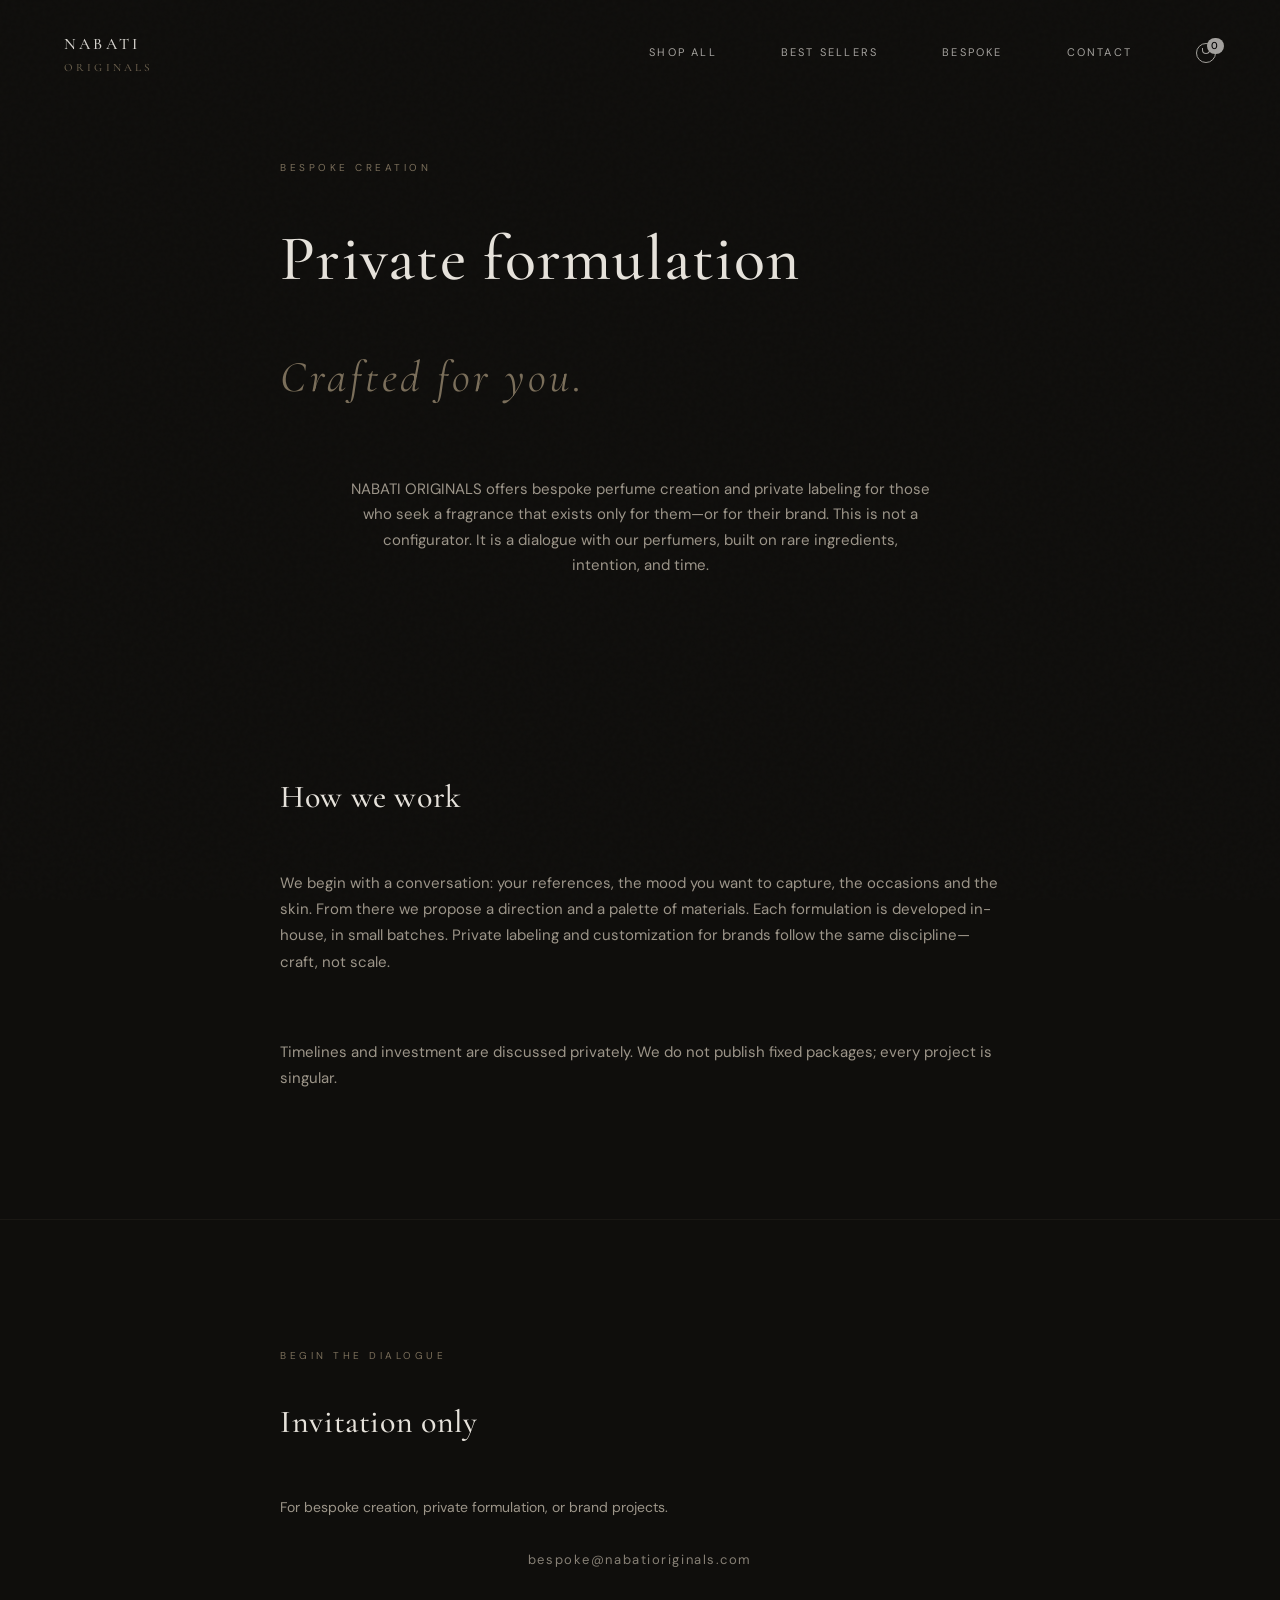
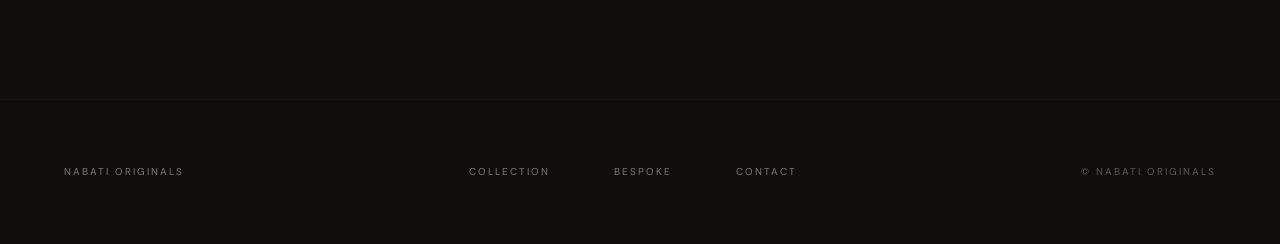
==== bespoke.html @ a9d17d1d "Design system: strict tokens, DESIGN-SYSTEM.md, Bespoke page and nav, typography and motion vars Mad" ====
<!DOCTYPE html>
<html lang="en">
<head>
  <meta charset="UTF-8" />
  <meta name="viewport" content="width=device-width, initial-scale=1.0" />
  <title>Bespoke — NABATI ORIGINALS</title>
  <meta name="description" content="Private formulation and bespoke perfume creation. Crafted for you." />
  <link rel="preconnect" href="https://fonts.googleapis.com" />
  <link rel="preconnect" href="https://fonts.gstatic.com" crossorigin />
  <link href="https://fonts.googleapis.com/css2?family=Cormorant+Garamond:ital,wght@0,300;0,400;0,500;0,600;1,400;1,500&family=DM+Sans:wght@300;400;500&display=swap" rel="stylesheet" />
  <link rel="stylesheet" href="styles.css" />
</head>
<body class="page-bespoke">
  <div class="texture" aria-hidden="true"></div>

  <header class="masthead">
    <a href="index.html" class="masthead-logo" aria-label="NABATI ORIGINALS">
      <span class="masthead-logo-text on">
        <span class="masthead-word">NABATI</span>
        <span class="masthead-word masthead-word-sub">ORIGINALS</span>
      </span>
    </a>
    <nav class="masthead-nav" aria-label="Primary">
      <a href="collection.html">Shop All</a>
      <a href="collection.html#featured">Best Sellers</a>
      <a href="bespoke.html" class="masthead-nav-current">Bespoke</a>
      <a href="index.html#contact">Contact</a>
      <a href="cart.html" class="masthead-cart" aria-label="Cart">
        <span class="masthead-cart-icon" aria-hidden="true"></span>
        <span class="masthead-cart-count" id="masthead-cart-count">0</span>
      </a>
    </nav>
  </header>

  <main>
    <section class="block block-bespoke-hero">
      <div class="block-inner block-inner--narrow">
        <span class="section-label" data-reveal>Bespoke Creation</span>
        <h1 class="bespoke-title" data-reveal>Private formulation</h1>
        <p class="bespoke-subtitle" data-reveal>Crafted for you.</p>
        <p class="block-quote-body bespoke-intro" data-reveal>NABATI ORIGINALS offers bespoke perfume creation and private labeling for those who seek a fragrance that exists only for them—or for their brand. This is not a configurator. It is a dialogue with our perfumers, built on rare ingredients, intention, and time.</p>
      </div>
    </section>

    <section class="block block-bespoke-content">
      <div class="block-inner block-inner--narrow">
        <h2 class="section-title section-title--small" data-reveal>How we work</h2>
        <p class="editorial-body" data-reveal>We begin with a conversation: your references, the mood you want to capture, the occasions and the skin. From there we propose a direction and a palette of materials. Each formulation is developed in-house, in small batches. Private labeling and customization for brands follow the same discipline—craft, not scale.</p>
        <p class="editorial-body" data-reveal>Timelines and investment are discussed privately. We do not publish fixed packages; every project is singular.</p>
      </div>
    </section>

    <section class="block block-contact" id="contact">
      <div class="block-inner block-inner--narrow">
        <span class="section-label" data-reveal>Begin the dialogue</span>
        <h2 class="section-title section-title--small" data-reveal>Invitation only</h2>
        <p class="contact-intro" data-reveal>For bespoke creation, private formulation, or brand projects.</p>
        <a href="mailto:bespoke@nabatioriginals.com" class="contact-email" data-reveal>bespoke@nabatioriginals.com</a>
      </div>
    </section>
  </main>

  <footer class="foot">
    <div class="foot-inner">
      <span class="foot-logo">NABATI ORIGINALS</span>
      <nav class="foot-nav" aria-label="Footer">
        <a href="collection.html">Collection</a>
        <a href="bespoke.html">Bespoke</a>
        <a href="index.html#contact">Contact</a>
      </nav>
      <span class="foot-copy">&copy; NABATI ORIGINALS</span>
    </div>
  </footer>

  <script src="cart-store.js"></script>
  <script src="script.js"></script>
</body>
</html>
---- styles.css ----
/* ============================================
   NABATI ORIGINALS — Design System
   Strict. Consistent. No deviations.
   See DESIGN-SYSTEM.md for full reference.
   ============================================ */

:root {
  /* ---- COLOR (strict: no bright, no pure white, soft contrast) ---- */
  /* Primary: deep sand brown / desert umber */
  --color-sand: #2a241a;
  --color-sand-mid: #3d3528;
  /* Primary: smoked black */
  --color-smoke: #1a1816;
  --color-black: #0f0e0c;
  /* Secondary: warm camel, muted amber */
  --color-camel: #6b5d4d;
  --color-amber: #7a6e5a;
  /* Accent: soft brushed gold (use sparingly) */
  --color-gold: #9a8b6e;
  /* Accent: off-white / ivory for contrast only */
  --color-ivory: #e6e2db;
  --color-ivory-muted: #9c9589;

  /* Aliases (use these in components) */
  --sand: var(--color-sand);
  --sand-mid: var(--color-sand-mid);
  --smoke: var(--color-smoke);
  --black: var(--color-black);
  --camel: var(--color-camel);
  --gold: var(--color-gold);
  --gold-muted: var(--color-amber);
  --paper: var(--color-ivory);
  --paper-muted: var(--color-ivory-muted);

  /* Borders & overlays (soft, never sharp) */
  --border-subtle: 1px solid rgba(154, 139, 110, 0.08);
  --border-soft: 1px solid rgba(154, 139, 110, 0.12);
  --border-medium: 1px solid rgba(154, 139, 110, 0.25);
  --overlay-soft: rgba(58, 50, 38, 0.4);
  --overlay-hero: rgba(45, 40, 32, 0.5);
  --shadow-soft: 0 4px 24px rgba(0, 0, 0, 0.2);
  --shadow-candle: 0 8px 32px rgba(0, 0, 0, 0.25);
  --shadow-hover: 0 12px 40px rgba(0, 0, 0, 0.3);

  /* ---- TYPOGRAPHY (H1 > H2 > H3 > body, editorial leads) ---- */
  --font-editorial: "Cormorant Garamond", Georgia, serif;
  --font-body: "DM Sans", system-ui, sans-serif;
  --type-h1: clamp(2.25rem, 5vw, 4rem);
  --type-h2: clamp(1.75rem, 3.5vw, 2.75rem);
  --type-h3: clamp(1.25rem, 2vw, 1.5rem);
  --type-body: 15px;
  --type-small: 13px;
  --type-tiny: 11px;
  --type-label: 10px;
  --leading-tight: 1.05;
  --leading-body: 1.6;
  --leading-relaxed: 1.75;
  --tracking-tight: 0.02em;
  --tracking-mid: 0.08em;
  --tracking-wide: 0.2em;
  --tracking-label: 0.35em;

  /* ---- MOTION (subtle, slow, purposeful) ---- */
  --ease: cubic-bezier(0.4, 0, 0.2, 1);
  --ease-slow: cubic-bezier(0.25, 0.1, 0.25, 1);
  --duration-fast: 0.35s;
  --duration-mid: 0.5s;
  --duration-slow: 0.9s;

  /* ---- SPACING (generous but controlled, editorial rhythm) ---- */
  --rhy: 8px;
  --space-1: calc(var(--rhy) * 2);
  --space-2: calc(var(--rhy) * 4);
  --space-3: calc(var(--rhy) * 6);
  --space-4: calc(var(--rhy) * 8);
  --space-5: calc(var(--rhy) * 12);
  --space-6: calc(var(--rhy) * 16);
  --space-7: calc(var(--rhy) * 20);
  --space-8: calc(var(--rhy) * 24);
  --max-w: 1440px;
  --max-w-narrow: 720px;

  /* Imagery: single bottle asset, varied crops */
  --bottle: url("https://images.unsplash.com/photo-1594035910387-fea47794261f?w=1200&q=80");
}

*,
*::before,
*::after {
  box-sizing: border-box;
  margin: 0;
  padding: 0;
}

html {
  scroll-behavior: smooth;
}

body {
  font-family: var(--font-body);
  font-weight: 400;
  font-size: var(--type-body);
  line-height: var(--leading-body);
  color: var(--paper-muted);
  background: var(--black);
  overflow-x: hidden;
}

.texture {
  position: fixed;
  inset: 0;
  pointer-events: none;
  z-index: 9999;
  opacity: 0.018;
  background-image: url("data:image/svg+xml,%3Csvg viewBox='0 0 256 256' xmlns='http://www.w3.org/2000/svg'%3E%3Cfilter id='n'%3E%3CfeTurbulence type='fractalNoise' baseFrequency='0.8' numOctaves='4' stitchTiles='stitch'/%3E%3C/filter%3E%3Crect width='100%25' height='100%25' filter='url(%23n)'/%3E%3C/svg%3E");
}

img {
  max-width: 100%;
  height: auto;
  display: block;
}

a {
  color: inherit;
  text-decoration: none;
}

/* ---- Masthead ---- */
.masthead {
  position: fixed;
  top: 0;
  left: 0;
  right: 0;
  z-index: 100;
  display: flex;
  align-items: center;
  justify-content: space-between;
  padding: var(--space-2) var(--space-4);
  mix-blend-mode: difference;
  pointer-events: none;
}

.masthead > * {
  pointer-events: auto;
}

.masthead-logo {
  display: flex;
  align-items: center;
  color: var(--paper);
}

.masthead-logo-img {
  height: 36px;
  width: auto;
}

.masthead-logo-text {
  display: none;
  flex-direction: column;
  letter-spacing: 0.2em;
  font-family: var(--font-editorial);
  font-weight: 500;
  font-size: 1rem;
}

.masthead-logo-text.on,
.masthead-logo:has(.masthead-logo-img[style*="display: none"]) .masthead-logo-text {
  display: flex;
}

.masthead-word-sub {
  font-size: 0.7rem;
  letter-spacing: 0.28em;
  color: var(--gold-muted);
  margin-top: 1px;
}

.masthead-nav {
  display: flex;
  gap: var(--space-4);
}

.masthead-nav a {
  font-size: var(--type-tiny);
  letter-spacing: var(--tracking-wide);
  text-transform: uppercase;
  color: var(--paper);
  opacity: 0.75;
  transition: opacity var(--duration-fast) var(--ease);
}

.masthead-nav a:hover {
  opacity: 1;
}

.masthead-nav-current {
  opacity: 1;
}

.masthead-cart {
  position: relative;
  display: flex;
  align-items: center;
  justify-content: center;
}

.masthead-cart-icon {
  width: 20px;
  height: 20px;
  border: 1px solid currentColor;
  border-radius: 50%;
  display: inline-block;
  position: relative;
  top: -1px;
}

.masthead-cart-icon::after {
  content: '';
  position: absolute;
  top: 4px;
  left: 50%;
  transform: translateX(-50%);
  width: 8px;
  height: 6px;
  border: 1px solid currentColor;
  border-top: none;
  border-radius: 0 0 4px 4px;
}

.masthead-cart-count {
  position: absolute;
  top: -6px;
  right: -8px;
  min-width: 16px;
  height: 16px;
  padding: 0 4px;
  font-size: 10px;
  font-weight: 500;
  line-height: 16px;
  text-align: center;
  background: var(--paper);
  color: var(--black);
  border-radius: 8px;
}

.masthead-cart-count:empty,
.masthead-cart[href="cart.html"] .masthead-cart-count {
  display: block;
}

/* ---- Blocks (editorial rhythm) ---- */
.block {
  padding: var(--space-6) var(--space-4);
}

.block-inner {
  max-width: var(--max-w);
  margin: 0 auto;
}

.block-inner--narrow {
  max-width: var(--max-w-narrow);
}

.block-inner--asymmetric {
  display: grid;
  grid-template-columns: 1.2fr 1fr;
  gap: var(--space-8);
  align-items: center;
}

.block-inner--reverse {
  direction: rtl;
}

.block-inner--reverse > * {
  direction: ltr;
}

/* ---- Opening ---- */
.open {
  position: relative;
  min-height: 100vh;
  display: flex;
  align-items: center;
  justify-content: center;
  padding: var(--space-4);
}

.open-bg {
  position: absolute;
  inset: 0;
  background: var(--black);
  background-image: radial-gradient(ellipse 70% 50% at 50% 80%, var(--overlay-soft) 0%, transparent 55%);
}

.hero-with-image .open-bg-image {
  background-image: url("https://images.unsplash.com/photo-1594035910387-fea47794261f?w=1600&q=85");
  background-size: cover;
  background-position: 50% 40%;
  opacity: 0.35;
}

.open-cta--primary {
  padding: 14px 32px;
  border: 1px solid rgba(230, 226, 219, 0.4);
  color: var(--paper);
}

.open-cta--primary:hover {
  background: rgba(230, 226, 219, 0.08);
  border-color: var(--gold-muted);
  color: var(--paper);
}

.open-content {
  position: relative;
  z-index: 1;
  text-align: center;
}

.open-line {
  font-family: var(--font-editorial);
  font-size: clamp(0.9rem, 1.5vw, 1rem);
  font-style: italic;
  color: var(--paper-muted);
  letter-spacing: 0.08em;
  margin-bottom: var(--space-5);
  opacity: 0;
  transform: translateY(12px);
  transition: opacity 1.2s var(--ease-slow), transform 1.2s var(--ease-slow);
}

.open-line.revealed {
  opacity: 0.9;
  transform: translateY(0);
}

.open-title {
  opacity: 0;
  transform: translateY(20px) scale(0.98);
  transition: opacity 1.4s var(--ease-slow) 0.3s, transform 1.4s var(--ease-slow) 0.3s;
}

.open-title.revealed {
  opacity: 1;
  transform: translateY(0) scale(1);
}

.open-title-main {
  display: block;
  font-family: var(--font-editorial);
  font-weight: 500;
  font-size: clamp(2.5rem, 6vw, 4.5rem);
  letter-spacing: 0.12em;
  color: var(--paper);
  line-height: 1.05;
}

.open-title-sub {
  display: block;
  font-size: 0.35em;
  letter-spacing: 0.4em;
  color: var(--gold-muted);
  margin-top: 0.15em;
}

.open-tagline {
  font-size: 14px;
  letter-spacing: 0.12em;
  color: var(--paper-muted);
  margin-top: var(--space-3);
  margin-bottom: 0;
  opacity: 0;
  transform: translateY(10px);
  transition: opacity 0.8s var(--ease-slow) 0.2s, transform 0.8s var(--ease-slow) 0.2s;
}

.open-tagline.revealed {
  opacity: 0.9;
  transform: translateY(0);
}

.open-cta {
  display: inline-block;
  margin-top: var(--space-4);
  font-size: 11px;
  letter-spacing: 0.22em;
  text-transform: uppercase;
  color: var(--paper-muted);
  opacity: 0;
  transform: translateY(12px);
  transition: opacity 0.8s var(--ease-slow) 0.4s, transform 0.8s var(--ease-slow) 0.4s, color 0.35s var(--ease);
}

.open-cta.revealed {
  opacity: 1;
  transform: translateY(0);
}

.open-cta:hover {
  color: var(--gold-muted);
}

/* ---- Section pattern: label → title → content ---- */
.section-label {
  display: block;
  font-size: var(--type-label);
  letter-spacing: var(--tracking-label);
  text-transform: uppercase;
  color: var(--gold-muted);
  margin-bottom: var(--space-2);
  opacity: 0;
  transform: translateY(12px);
  transition: opacity var(--duration-slow) var(--ease-slow), transform var(--duration-slow) var(--ease-slow);
}

.section-label.revealed {
  opacity: 1;
  transform: translateY(0);
}

.section-title {
  font-family: var(--font-editorial);
  font-size: clamp(2rem, 4vw, 3rem);
  font-weight: 500;
  color: var(--paper);
  letter-spacing: 0.02em;
  margin-bottom: var(--space-3);
  opacity: 0;
  transform: translateY(16px);
  transition: opacity 0.8s var(--ease-slow), transform 0.8s var(--ease-slow);
}

.section-title.revealed {
  opacity: 1;
  transform: translateY(0);
}

.section-title--small {
  font-size: clamp(1.5rem, 2.5vw, 2rem);
}

.section-intro {
  font-size: 15px;
  line-height: 1.7;
  color: var(--paper-muted);
  max-width: 560px;
  opacity: 0;
  transform: translateY(12px);
  transition: opacity 0.8s var(--ease-slow) 0.1s, transform 0.8s var(--ease-slow) 0.1s;
}

.section-intro.revealed {
  opacity: 1;
  transform: translateY(0);
}

/* ---- Philosophy ---- */
.block-philosophy {
  padding-top: var(--space-6);
  padding-bottom: var(--space-6);
}

.block-quote {
  font-family: var(--font-editorial);
  font-size: clamp(1.5rem, 3vw, 2.25rem);
  font-weight: 400;
  line-height: 1.45;
  color: var(--paper);
  text-align: center;
  margin-bottom: var(--space-3);
  opacity: 0;
  transform: translateY(24px);
  transition: opacity 1s var(--ease-slow), transform 1s var(--ease-slow);
}

.block-quote.revealed {
  opacity: 1;
  transform: translateY(0);
}

.block-quote-body {
  text-align: center;
  font-size: 15px;
  line-height: 1.7;
  color: var(--paper-muted);
  max-width: 580px;
  margin-left: auto;
  margin-right: auto;
  opacity: 0;
  transform: translateY(16px);
  transition: opacity 0.9s var(--ease-slow) 0.15s, transform 0.9s var(--ease-slow) 0.15s;
}

.block-quote-body.revealed {
  opacity: 1;
  transform: translateY(0);
}

/* ---- Editorial ---- */
.block-editorial {
  padding-top: var(--space-6);
  padding-bottom: var(--space-6);
}

.editorial-visual {
  position: relative;
  overflow: hidden;
  opacity: 0;
  transform: translateY(20px);
  transition: opacity 1s var(--ease-slow), transform 1s var(--ease-slow);
}

.editorial-visual.revealed {
  opacity: 1;
  transform: translateY(0);
}

/* Editorial: negative space first. Optional reference (symbolic, not content) — does not define section */
.editorial-visual--space {
  min-height: 0;
  display: flex;
  align-items: flex-end;
  justify-content: flex-end;
}

.editorial-reference {
  width: 38%;
  max-width: 280px;
  aspect-ratio: 3/4;
  background: var(--sand) var(--bottle) no-repeat;
  background-size: cover;
  background-position: 50% 35%;
}

.editorial-visual--void .editorial-void {
  aspect-ratio: 3/4;
  background: var(--sand);
}

.editorial-copy {
  opacity: 0;
  transform: translateY(20px);
  transition: opacity 1s var(--ease-slow), transform 1s var(--ease-slow);
}

.editorial-copy.revealed {
  opacity: 1;
  transform: translateY(0);
}

.editorial-heading {
  font-family: var(--font-editorial);
  font-size: clamp(1.75rem, 3vw, 2.5rem);
  font-weight: 500;
  color: var(--paper);
  letter-spacing: 0.02em;
  margin-bottom: var(--space-3);
  opacity: 0;
  transform: translateY(16px);
  transition: opacity 0.8s var(--ease-slow), transform 0.8s var(--ease-slow);
}

.editorial-heading.revealed {
  opacity: 1;
  transform: translateY(0);
}

.editorial-body {
  font-size: 15px;
  line-height: 1.75;
  color: var(--paper-muted);
  margin-bottom: var(--space-4);
}

.editorial-link {
  font-size: 11px;
  letter-spacing: 0.2em;
  text-transform: uppercase;
  color: var(--gold-muted);
  transition: color 0.35s var(--ease);
}

.editorial-link:hover {
  color: var(--gold);
}

/* ---- Featured Products (homepage) ---- */
.block-featured {
  padding-top: var(--space-6);
  padding-bottom: var(--space-6);
}

.block-featured .block-inner {
  margin-bottom: var(--space-5);
}

.featured-grid {
  display: grid;
  grid-template-columns: repeat(3, 1fr);
  gap: var(--space-6);
  max-width: var(--max-w);
  margin: 0 auto;
  padding: 0 var(--space-4);
}

.featured-card {
  position: relative;
}

.featured-card-link {
  display: block;
  color: inherit;
  transition: color 0.35s var(--ease);
}

.featured-card-link:hover {
  color: var(--paper);
}

.featured-card-link:hover .featured-card-cta {
  color: var(--gold);
}

.featured-card-img {
  aspect-ratio: 3/4;
  background: var(--sand-mid) var(--bottle) no-repeat;
  background-size: cover;
  margin-bottom: var(--space-3);
  box-shadow: var(--shadow-candle);
  transition: transform 0.5s var(--ease-slow), box-shadow 0.5s var(--ease-slow);
}

.featured-card-link:hover .featured-card-img {
  transform: translateY(-4px);
  box-shadow: var(--shadow-hover);
}

.featured-card-img--1 { background-position: 25% 45%; }
.featured-card-img--2 { background-position: 55% 50%; }
.featured-card-img--3 { background-position: 75% 48%; }

.featured-card-name {
  font-family: var(--font-editorial);
  font-size: 1.35rem;
  font-weight: 500;
  color: var(--paper);
  letter-spacing: 0.04em;
  margin-bottom: 2px;
}

.featured-card-mood {
  font-size: 12px;
  letter-spacing: 0.08em;
  color: var(--paper-muted);
  margin-bottom: var(--space-1);
}

.featured-card-price {
  font-family: var(--font-editorial);
  font-size: 1rem;
  font-weight: 500;
  color: var(--paper);
  margin-bottom: var(--space-2);
}

.featured-card-cta {
  font-size: 11px;
  letter-spacing: 0.18em;
  text-transform: uppercase;
  color: var(--gold-muted);
  transition: color 0.35s var(--ease);
}

.featured-add-btn {
  width: 100%;
  margin-top: var(--space-2);
  padding: 10px 0;
  font-size: 11px;
  letter-spacing: 0.2em;
  text-transform: uppercase;
  color: var(--paper);
  background: transparent;
  border: 1px solid rgba(154, 139, 110, 0.4);
  cursor: pointer;
  transition: border-color 0.35s var(--ease), color 0.35s var(--ease);
  font-family: var(--font-body);
}

.featured-add-btn:hover {
  border-color: var(--gold-muted);
  color: var(--gold-muted);
}

/* ---- Collection preview (homepage) ---- */
.block-collection-preview {
  padding-top: var(--space-6);
  padding-bottom: var(--space-6);
}

.block-collection-preview .block-inner {
  margin-bottom: var(--space-5);
}

.block-collection-cta {
  padding-top: var(--space-5);
  padding-bottom: 0;
  text-align: center;
}

.cta-secondary {
  font-size: 11px;
  letter-spacing: 0.22em;
  text-transform: uppercase;
  color: var(--gold-muted);
  transition: color 0.35s var(--ease);
}

.cta-secondary:hover {
  color: var(--gold);
}

/* ---- Horizontal scroll (product cards with imagery) ---- */
.block-horizontal,
.block-collection-preview .horizontal-track {
  overflow: hidden;
}

.block-collection-preview .horizontal-track {
  display: flex;
  align-items: flex-end;
  gap: var(--space-6);
  padding-left: var(--space-4);
  padding-right: var(--space-4);
  overflow-x: auto;
  overflow-y: hidden;
  scroll-snap-type: x proximity;
  scrollbar-width: none;
  -ms-overflow-style: none;
}

.block-collection-preview .horizontal-track::-webkit-scrollbar {
  display: none;
}

.horizontal-img-wrap {
  margin-bottom: var(--space-3);
  position: relative;
}

.horizontal-img {
  aspect-ratio: 3/4;
  background: var(--sand-mid) var(--bottle) no-repeat;
  background-size: cover;
  box-shadow: var(--shadow-candle);
  transition: transform 0.5s var(--ease-slow), box-shadow 0.5s var(--ease-slow);
}

.horizontal-img--1 {
  background-position: 20% 50%;
}

.horizontal-img--2 {
  background-position: 50% 50%;
}

.horizontal-img--3 {
  background-position: 80% 50%;
}

.horizontal-link:hover .horizontal-img {
  transform: translateY(-4px);
  box-shadow: 0 12px 40px rgba(0, 0, 0, 0.3);
}

.horizontal-cta {
  display: inline-block;
  margin-top: var(--space-2);
  font-size: 11px;
  letter-spacing: 0.18em;
  text-transform: uppercase;
  color: var(--gold-muted);
  transition: color 0.35s var(--ease);
}

.horizontal-link:hover .horizontal-cta {
  color: var(--gold);
}

/* ---- Horizontal scroll (track) ---- */
.block-horizontal {
  padding: var(--space-6) 0;
}

.horizontal-track {
  display: flex;
  align-items: flex-end;
  gap: var(--space-6);
  padding-left: var(--space-4);
  padding-right: var(--space-4);
  overflow-x: auto;
  overflow-y: hidden;
  scroll-snap-type: x proximity;
  scrollbar-width: none;
  -ms-overflow-style: none;
}

.horizontal-track::-webkit-scrollbar {
  display: none;
}

.horizontal-pad {
  flex: 0 0 1px;
  scroll-snap-align: none;
}

.horizontal-pad--end {
  min-width: 40vw;
}

.horizontal-item {
  flex: 0 0 auto;
  scroll-snap-align: start;
  width: 280px;
}

.horizontal-item--feature {
  width: 380px;
}

/* Horizontal: no imagery — type and negative space only */
.horizontal-link {
  display: block;
  color: inherit;
  transition: color 0.35s var(--ease);
  padding: var(--space-3) 0;
  min-width: 200px;
}

.horizontal-link:hover {
  color: var(--paper);
}

.horizontal-link:hover .horizontal-mood {
  opacity: 1;
}

.horizontal-name {
  display: block;
  font-family: var(--font-editorial);
  font-size: 1.35rem;
  font-weight: 500;
  color: var(--paper);
  letter-spacing: 0.04em;
  margin-bottom: 2px;
}

.horizontal-mood {
  font-size: 12px;
  letter-spacing: 0.08em;
  color: var(--paper-muted);
  opacity: 0.7;
  transition: opacity 0.35s var(--ease);
}

.horizontal-price {
  display: block;
  font-family: var(--font-editorial);
  font-size: 15px;
  font-weight: 500;
  color: var(--paper);
  letter-spacing: 0.04em;
  margin-top: var(--space-1);
}

/* ---- Contact ---- */
.block-contact {
  padding: var(--space-6) var(--space-4);
  border-top: 1px solid rgba(154, 139, 110, 0.08);
}

.contact-email {
  display: block;
  text-align: center;
  font-size: 13px;
  letter-spacing: 0.12em;
  color: var(--paper-muted);
  opacity: 0;
  transition: opacity 0.8s var(--ease-slow), color 0.35s var(--ease);
}

.contact-email.revealed {
  opacity: 0.85;
}

.contact-email:hover {
  color: var(--gold-muted);
}

.contact-intro {
  font-size: 14px;
  color: var(--paper-muted);
  margin-bottom: var(--space-2);
  opacity: 0;
  transition: opacity 0.7s var(--ease-slow);
}

.contact-intro.revealed {
  opacity: 1;
}

/* ---- Bespoke (exclusive, consultative, premium) ---- */
.block-bespoke {
  padding-top: var(--space-6);
  padding-bottom: var(--space-6);
  border-top: var(--border-subtle);
}

.block-bespoke-hero {
  padding-top: var(--space-7);
  padding-bottom: var(--space-6);
}

.bespoke-title {
  font-family: var(--font-editorial);
  font-size: var(--type-h1);
  font-weight: 500;
  color: var(--paper);
  letter-spacing: var(--tracking-tight);
  margin-bottom: var(--space-2);
  opacity: 0;
  transform: translateY(16px);
  transition: opacity 0.8s var(--ease-slow), transform 0.8s var(--ease-slow);
}

.bespoke-title.revealed {
  opacity: 1;
  transform: translateY(0);
}

.bespoke-subtitle {
  font-family: var(--font-editorial);
  font-size: var(--type-h2);
  font-weight: 400;
  font-style: italic;
  color: var(--gold-muted);
  letter-spacing: var(--tracking-mid);
  margin-bottom: var(--space-4);
  opacity: 0;
  transform: translateY(12px);
  transition: opacity 0.8s var(--ease-slow) 0.1s, transform 0.8s var(--ease-slow) 0.1s;
}

.bespoke-subtitle.revealed {
  opacity: 1;
  transform: translateY(0);
}

.bespoke-intro {
  margin-bottom: var(--space-4);
}

.block-bespoke-content {
  padding-top: 0;
  padding-bottom: var(--space-6);
}

.block-bespoke-content .editorial-body {
  margin-bottom: var(--space-4);
}

.block-bespoke-content .editorial-body:last-child {
  margin-bottom: 0;
}

/* ---- Footer ---- */
.foot {
  padding: var(--space-4) var(--space-4);
  border-top: 1px solid rgba(154, 139, 110, 0.08);
}

.foot-inner {
  max-width: var(--max-w);
  margin: 0 auto;
  display: flex;
  justify-content: space-between;
  align-items: center;
  flex-wrap: wrap;
  gap: var(--space-2);
  font-size: 10px;
  letter-spacing: 0.2em;
  text-transform: uppercase;
  color: var(--paper-muted);
  opacity: 0.8;
}

.foot-nav {
  display: flex;
  gap: var(--space-4);
}

.foot-nav a {
  color: inherit;
  transition: color 0.35s var(--ease);
}

.foot-nav a:hover {
  color: var(--gold-muted);
}

.foot-copy {
  opacity: 0.7;
}

/* ========== COLLECTION PAGE ========== */
.page-collection .block-inner--asymmetric {
  grid-template-columns: 1fr 1.1fr;
}

.collection-hero {
  padding-top: var(--space-5);
  padding-bottom: var(--space-5);
}

.collection-title {
  font-family: var(--font-editorial);
  font-size: clamp(2rem, 4vw, 3.25rem);
  font-weight: 500;
  color: var(--paper);
  letter-spacing: 0.02em;
  margin-bottom: var(--space-3);
  opacity: 0;
  transform: translateY(16px);
  transition: opacity 0.8s var(--ease-slow), transform 0.8s var(--ease-slow);
}

.collection-title.revealed {
  opacity: 1;
  transform: translateY(0);
}

.collection-intro {
  font-size: 15px;
  line-height: 1.7;
  color: var(--paper-muted);
  max-width: 560px;
  opacity: 0;
  transform: translateY(12px);
  transition: opacity 0.8s var(--ease-slow) 0.1s, transform 0.8s var(--ease-slow) 0.1s;
}

.collection-intro.revealed {
  opacity: 1;
  transform: translateY(0);
}

.collection-layout {
  max-width: var(--max-w);
  margin: 0 auto;
  padding: 0 var(--space-4) var(--space-8);
}

.collection-item {
  display: grid;
  grid-template-columns: 1.25fr 1fr;
  gap: var(--space-6);
  align-items: center;
  min-height: 60vh;
  padding: var(--space-5) 0;
  border-bottom: 1px solid rgba(154, 139, 110, 0.1);
}

.collection-item:nth-child(even) {
  direction: rtl;
}

.collection-item:nth-child(even) > * {
  direction: ltr;
}

.collection-item:last-child {
  border-bottom: 0;
}

.collection-item-visual {
  position: relative;
}

.collection-item-img {
  aspect-ratio: 3/4;
  max-width: 440px;
  background: var(--sand-mid) var(--bottle) no-repeat;
  background-size: cover;
  box-shadow: var(--shadow-candle);
}

.collection-item-img--1 {
  background-position: 25% 45%;
}

.collection-item-img--2 {
  background-position: 55% 50%;
}

.collection-item-img--3 {
  background-position: 75% 48%;
}

.collection-item--large .collection-item-img {
  max-width: 500px;
}

.collection-item-copy {
  padding: var(--space-4) 0;
}

.collection-item-cta {
  display: inline-block;
  margin-top: var(--space-4);
  font-size: 11px;
  letter-spacing: 0.2em;
  text-transform: uppercase;
  color: var(--gold-muted);
  transition: color 0.35s var(--ease);
}

.collection-item-cta:hover {
  color: var(--gold);
}

.collection-grid-block {
  padding-top: 0;
  padding-bottom: var(--space-6);
}

.collection-grid {
  display: grid;
  grid-template-columns: repeat(3, 1fr);
  gap: var(--space-6);
  max-width: var(--max-w);
  margin: 0 auto;
  padding: 0 var(--space-4);
}

.collection-card {
  position: relative;
}

.collection-card-link {
  display: block;
  color: inherit;
  transition: color 0.35s var(--ease);
}

.collection-card-link:hover {
  color: var(--paper);
}

.collection-card-link:hover .collection-card-cta {
  color: var(--gold);
}

.collection-card-img {
  aspect-ratio: 3/4;
  max-width: 100%;
  background: var(--sand-mid) var(--bottle) no-repeat;
  background-size: cover;
  margin-bottom: var(--space-3);
  box-shadow: var(--shadow-candle);
  transition: transform 0.5s var(--ease-slow), box-shadow 0.5s var(--ease-slow);
}

.collection-card-link:hover .collection-card-img {
  transform: translateY(-4px);
  box-shadow: var(--shadow-hover);
}

.collection-card-name {
  font-family: var(--font-editorial);
  font-size: 1.35rem;
  font-weight: 500;
  color: var(--paper);
  letter-spacing: 0.04em;
  margin-bottom: 2px;
}

.collection-card-meta {
  font-size: 12px;
  color: var(--paper-muted);
  margin-bottom: var(--space-1);
}

.collection-card-price {
  font-family: var(--font-editorial);
  font-size: 1rem;
  font-weight: 500;
  color: var(--paper);
  margin-bottom: var(--space-2);
}

.collection-card-cta {
  font-size: 11px;
  letter-spacing: 0.18em;
  text-transform: uppercase;
  color: var(--gold-muted);
  transition: color 0.35s var(--ease);
}

.collection-card-add {
  width: 100%;
  margin-top: var(--space-2);
  padding: 10px 0;
  font-size: 11px;
  letter-spacing: 0.2em;
  text-transform: uppercase;
  color: var(--paper);
  background: transparent;
  border: 1px solid rgba(154, 139, 110, 0.4);
  cursor: pointer;
  transition: border-color 0.35s var(--ease), color 0.35s var(--ease);
  font-family: var(--font-body);
}

.collection-card-add:hover {
  border-color: var(--gold-muted);
  color: var(--gold-muted);
}

.collection-contact {
  padding-top: var(--space-5);
}

.collection-item-name {
  font-family: var(--font-editorial);
  font-size: clamp(2rem, 4vw, 3rem);
  font-weight: 500;
  color: var(--paper);
  letter-spacing: 0.02em;
  margin-bottom: var(--space-2);
}

.collection-item-name .collection-item-link {
  color: inherit;
  transition: color 0.35s var(--ease);
}

.collection-item-name .collection-item-link:hover {
  color: var(--gold-muted);
}

.collection-item-mood {
  font-size: 14px;
  letter-spacing: 0.06em;
  color: var(--paper-muted);
  margin-bottom: var(--space-2);
}

.collection-item-notes {
  font-size: 12px;
  letter-spacing: 0.08em;
  color: var(--paper-muted);
  opacity: 0.8;
  line-height: 1.8;
}

.collection-item-meta {
  font-size: 11px;
  letter-spacing: 0.12em;
  color: var(--paper-muted);
  opacity: 0.85;
  margin-top: var(--space-3);
  margin-bottom: 0;
}

.collection-item-price {
  font-family: var(--font-editorial);
  color: var(--paper);
  font-weight: 500;
}

/* ========== PRODUCT PAGE ========== */
.page-product {
  padding-bottom: 120px;
}

.product-hero {
  position: relative;
  min-height: 85vh;
  display: flex;
  align-items: center;
  justify-content: center;
  padding: var(--space-6) var(--space-4);
}

.product-hero-inner {
  position: relative;
  z-index: 1;
  display: flex;
  align-items: center;
  justify-content: center;
  gap: var(--space-8);
  flex-wrap: wrap;
  max-width: var(--max-w);
  margin: 0 auto;
}

.product-hero-bg {
  position: absolute;
  inset: 0;
  background: var(--black);
  background-image: radial-gradient(ellipse 60% 40% at 50% 70%, var(--overlay-hero) 0%, transparent 60%);
}

.product-gallery {
  position: relative;
  z-index: 1;
  display: flex;
  flex-direction: column;
  align-items: center;
  justify-content: center;
  width: 100%;
  max-width: 320px;
  margin: 0 auto;
}

.product-gallery-main {
  width: 100%;
  aspect-ratio: 3/4;
  max-height: 70vh;
  background: var(--bottle) no-repeat center;
  background-size: contain;
  transition: background-position 0.4s var(--ease);
}

.product-gallery-main--bottle,
.product-gallery-main--main {
  background-position: 50% 45%;
}

.product-gallery-main--detail {
  background-position: 60% 50%;
  background-size: 120% auto;
}

.product-gallery-main--close {
  background-position: 50% 35%;
  background-size: 140% auto;
}

.product-gallery-thumbs {
  display: flex;
  gap: var(--space-2);
  margin-top: var(--space-3);
}

.product-gallery-thumb {
  width: 48px;
  height: 48px;
  padding: 0;
  background: rgba(154, 139, 110, 0.15);
  border: 1px solid rgba(154, 139, 110, 0.3);
  cursor: pointer;
  transition: border-color 0.35s var(--ease), background 0.35s var(--ease);
}

.product-gallery-thumb:hover,
.product-gallery-thumb.is-active {
  border-color: var(--gold-muted);
  background: rgba(154, 139, 110, 0.25);
}

.product-back {
  position: absolute;
  top: var(--space-4);
  left: var(--space-4);
  z-index: 2;
  font-size: 11px;
  letter-spacing: 0.2em;
  text-transform: uppercase;
  color: var(--paper-muted);
  transition: color 0.35s var(--ease);
}

.product-back:hover {
  color: var(--paper);
}

.product-hero-copy {
  position: relative;
  z-index: 1;
  text-align: left;
  min-width: 220px;
}

.product-section-heading {
  font-size: 10px;
  letter-spacing: 0.35em;
  text-transform: uppercase;
  color: var(--gold-muted);
  margin-bottom: var(--space-3);
}

.product-story .product-section-heading {
  margin-top: 0;
}

.product-notes .product-section-heading {
  margin-bottom: var(--space-4);
}

.product-hero-name {
  font-family: var(--font-editorial);
  font-size: clamp(1.75rem, 3vw, 2.5rem);
  font-weight: 500;
  color: var(--paper);
  letter-spacing: 0.06em;
  margin-bottom: 4px;
}

.product-hero-mood {
  font-size: 13px;
  letter-spacing: 0.1em;
  color: var(--paper-muted);
}

.product-hero-meta {
  font-size: 11px;
  letter-spacing: 0.15em;
  color: var(--paper-muted);
  opacity: 0.8;
  margin-top: var(--space-2);
}

.product-hero-price {
  font-family: var(--font-editorial);
  font-size: 1.25rem;
  font-weight: 500;
  color: var(--paper);
  letter-spacing: 0.06em;
  margin-top: var(--space-3);
}

.product-story {
  max-width: var(--max-w-narrow);
  margin: 0 auto;
  padding: var(--space-8) var(--space-4);
}

.product-story-body {
  font-family: var(--font-editorial);
  font-size: clamp(1.15rem, 2vw, 1.35rem);
  line-height: 1.7;
  color: var(--paper);
}

.product-story-body p {
  margin-bottom: var(--space-3);
}

.product-story-body p:last-child {
  margin-bottom: 0;
}

.product-notes {
  padding: var(--space-8) var(--space-4);
  border-top: 1px solid rgba(154, 139, 110, 0.1);
}

.product-notes-inner {
  max-width: var(--max-w-narrow);
  margin: 0 auto;
}

.product-notes-list {
  list-style: none;
  display: flex;
  flex-wrap: wrap;
  gap: var(--space-2) var(--space-5);
  margin-top: var(--space-2);
}

.product-notes-list li {
  font-size: 14px;
  letter-spacing: 0.08em;
  color: var(--paper-muted);
}

/* PDP in-content purchase: clear, calm, confident */
.product-purchase {
  padding: var(--space-8) var(--space-4);
  border-top: 1px solid rgba(154, 139, 110, 0.1);
}

.product-purchase-inner {
  max-width: var(--max-w-narrow);
  margin: 0 auto;
}

.product-purchase-meta {
  font-size: 14px;
  letter-spacing: 0.06em;
  color: var(--paper-muted);
  margin-bottom: var(--space-4);
}

.product-purchase-meta span {
  font-family: var(--font-editorial);
  color: var(--paper);
  font-weight: 500;
}

.product-cta-btn--block {
  display: inline-block;
  text-align: center;
  padding: 14px 40px;
  font-size: 11px;
  letter-spacing: 0.22em;
  text-transform: uppercase;
  color: var(--black);
  background: var(--paper);
  border: none;
  cursor: pointer;
  transition: background 0.35s var(--ease), color 0.35s var(--ease);
  text-decoration: none;
  font-family: var(--font-body);
}

.product-cta-btn--block:hover {
  background: var(--gold-muted);
  color: var(--paper);
}

/* Product sticky CTA — revealed on scroll, same tone */
.product-cta-bar {
  position: fixed;
  bottom: 0;
  left: 0;
  right: 0;
  z-index: 50;
  padding: var(--space-3) var(--space-4);
  background: rgba(15, 14, 12, 0.96);
  border-top: var(--border-soft);
  display: flex;
  align-items: center;
  justify-content: space-between;
  gap: var(--space-4);
  opacity: 0;
  visibility: hidden;
  transform: translateY(100%);
  transition: opacity var(--duration-mid) var(--ease-slow), transform var(--duration-mid) var(--ease-slow), visibility var(--duration-mid);
}

.product-cta-bar.visible {
  opacity: 1;
  visibility: visible;
  transform: translateY(0);
}

.product-cta-price {
  font-size: 14px;
  letter-spacing: 0.06em;
  color: var(--paper-muted);
}

.product-cta-price span {
  color: var(--paper);
  font-family: var(--font-editorial);
}

.product-cta-btn {
  display: inline-block;
  padding: 14px 32px;
  font-size: 11px;
  letter-spacing: 0.22em;
  text-transform: uppercase;
  color: var(--black);
  background: var(--paper);
  border: none;
  cursor: pointer;
  transition: background 0.35s var(--ease), color 0.35s var(--ease);
  text-decoration: none;
  font-family: var(--font-body);
}

.product-cta-btn:hover {
  background: var(--gold-muted);
  color: var(--paper);
}

.product-trust {
  padding: var(--space-6) var(--space-4);
  border-top: 1px solid rgba(154, 139, 110, 0.1);
}

.product-trust-inner {
  max-width: var(--max-w-narrow);
  margin: 0 auto;
  display: flex;
  flex-wrap: wrap;
  gap: var(--space-4) var(--space-6);
  justify-content: center;
}

.product-trust-item {
  font-size: 13px;
  letter-spacing: 0.06em;
  color: var(--paper-muted);
  display: flex;
  align-items: center;
  gap: var(--space-2);
}

.product-trust-icon {
  color: var(--gold-muted);
  font-size: 8px;
}

/* ========== CHECKOUT PAGE ========== */
.page-checkout {
  min-height: 100vh;
  display: flex;
  flex-direction: column;
  padding: var(--space-6) var(--space-4);
}

.checkout-header {
  max-width: 520px;
  margin: 0 auto;
  width: 100%;
  margin-bottom: var(--space-6);
}

.checkout-logo {
  font-family: var(--font-editorial);
  font-size: 1rem;
  letter-spacing: 0.2em;
  color: var(--paper);
}

.checkout-back {
  display: inline-block;
  font-size: 11px;
  letter-spacing: 0.18em;
  text-transform: uppercase;
  color: var(--paper-muted);
  margin-top: var(--space-2);
  transition: color 0.35s var(--ease);
}

.checkout-back:hover {
  color: var(--gold-muted);
}

.checkout-title {
  font-family: var(--font-editorial);
  font-size: 1.5rem;
  font-weight: 500;
  color: var(--paper);
  letter-spacing: 0.02em;
  margin-top: var(--space-4);
  margin-bottom: var(--space-2);
}

.checkout-order-summary {
  max-width: 520px;
  margin: 0 auto var(--space-6);
  width: 100%;
  padding: var(--space-4) 0;
  border-bottom: 1px solid rgba(154, 139, 110, 0.12);
}

.checkout-order-inner {
  padding: 0;
}

.checkout-summary-heading {
  font-size: 10px;
  letter-spacing: 0.3em;
  text-transform: uppercase;
  color: var(--gold-muted);
  margin-bottom: var(--space-3);
}

.checkout-summary-line {
  display: flex;
  justify-content: space-between;
  align-items: baseline;
  margin-bottom: var(--space-2);
}

.checkout-summary-name {
  font-family: var(--font-editorial);
  font-size: 1.1rem;
  font-weight: 500;
  color: var(--paper);
}

.checkout-summary-meta {
  font-size: 13px;
  color: var(--paper-muted);
}

.checkout-summary-total {
  font-family: var(--font-editorial);
  font-size: 1.25rem;
  font-weight: 500;
  color: var(--paper);
  margin-top: var(--space-3);
  padding-top: var(--space-3);
  border-top: 1px solid rgba(154, 139, 110, 0.15);
}

.checkout-summary-total-label {
  font-size: 0.85rem;
  font-weight: 400;
  letter-spacing: 0.12em;
  color: var(--paper-muted);
  margin-right: var(--space-2);
}

.checkout-form-wrap {
  max-width: 520px;
  margin: 0 auto;
  width: 100%;
  flex: 1;
}

.checkout-section {
  border: none;
  margin: 0 0 var(--space-6) 0;
  padding: 0;
}

.checkout-section-legend {
  font-size: 10px;
  letter-spacing: 0.3em;
  text-transform: uppercase;
  color: var(--gold-muted);
  margin-bottom: var(--space-4);
  padding: 0;
}

.checkout-form label {
  display: block;
  font-size: 11px;
  letter-spacing: 0.15em;
  text-transform: uppercase;
  color: var(--paper-muted);
  margin-bottom: 8px;
}

.checkout-form input {
  width: 100%;
  padding: 14px 0;
  font-family: var(--font-body);
  font-size: 15px;
  color: var(--paper);
  background: transparent;
  border: none;
  border-bottom: 1px solid rgba(154, 139, 110, 0.25);
  margin-bottom: var(--space-4);
  transition: border-color 0.35s var(--ease);
}

.checkout-form input::placeholder {
  color: var(--paper-muted);
  opacity: 0.6;
}

.checkout-form input:focus {
  outline: none;
  border-bottom-color: var(--gold-muted);
}

.checkout-form .row {
  display: grid;
  grid-template-columns: 1fr 1fr;
  gap: var(--space-4);
}

.checkout-submit {
  width: 100%;
  margin-top: var(--space-6);
  padding: 16px;
  font-size: 11px;
  letter-spacing: 0.22em;
  text-transform: uppercase;
  color: var(--black);
  background: var(--paper);
  border: none;
  cursor: pointer;
  transition: background 0.35s var(--ease), color 0.35s var(--ease);
}

.checkout-submit:hover {
  background: var(--gold-muted);
  color: var(--paper);
}

.checkout-submit:focus-visible,
.product-cta-btn:focus-visible,
.product-cta-btn--block:focus-visible,
.cart-checkout-btn:focus-visible {
  outline: 2px solid var(--gold-muted);
  outline-offset: 2px;
}

.checkout-trust {
  margin-top: var(--space-6);
  padding-top: var(--space-4);
  border-top: 1px solid rgba(154, 139, 110, 0.12);
}

.checkout-trust-line {
  font-size: 13px;
  letter-spacing: 0.06em;
  color: var(--paper-muted);
  margin-bottom: var(--space-1);
}

.checkout-trust-icon {
  margin-right: var(--space-1);
}

/* ---- Responsive ---- */
@media (max-width: 900px) {
  .block-inner--asymmetric,
  .block-inner--reverse {
    grid-template-columns: 1fr;
    direction: ltr;
    gap: var(--space-5);
  }

  .featured-grid,
  .collection-grid {
    grid-template-columns: repeat(2, 1fr);
    gap: var(--space-4);
  }

  .collection-item,
  .collection-item:nth-child(even) {
    grid-template-columns: 1fr;
    direction: ltr;
    min-height: auto;
    padding: var(--space-5) 0;
  }

  .product-purchase {
    padding: var(--space-6) var(--space-4);
  }

  .collection-item-img {
    max-width: 100%;
  }

  .foot-inner {
    flex-direction: column;
    text-align: center;
  }
}

/* ========== CART PAGE ========== */
.page-cart {
  padding-top: calc(var(--space-4) + 60px);
  padding-bottom: var(--space-8);
  min-height: 60vh;
}

.cart-main {
  max-width: var(--max-w-narrow);
  margin: 0 auto;
  padding: 0 var(--space-4);
}

.cart-inner {
  padding: var(--space-5) 0;
}

.cart-title {
  font-family: var(--font-editorial);
  font-size: clamp(1.75rem, 3vw, 2.25rem);
  font-weight: 500;
  color: var(--paper);
  letter-spacing: 0.02em;
  margin-bottom: var(--space-6);
}

.cart-empty {
  padding: var(--space-6) 0;
}

.cart-empty-text {
  font-size: 15px;
  color: var(--paper-muted);
  margin-bottom: var(--space-4);
}

.cart-empty-cta {
  font-size: 11px;
  letter-spacing: 0.2em;
  text-transform: uppercase;
  color: var(--gold-muted);
  transition: color 0.35s var(--ease);
}

.cart-empty-cta:hover {
  color: var(--gold);
}

.cart-items {
  display: flex;
  flex-direction: column;
  gap: var(--space-6);
}

.cart-item {
  display: grid;
  grid-template-columns: 120px 1fr;
  gap: var(--space-4);
  align-items: center;
  padding: var(--space-4) 0;
  border-bottom: 1px solid rgba(154, 139, 110, 0.1);
}

.cart-item-img {
  aspect-ratio: 3/4;
  background: var(--sand-mid) var(--bottle) no-repeat;
  background-size: cover;
  background-position: 50% 45%;
}

.cart-item-img.collection-item-img--1 { background-position: 25% 45%; }
.cart-item-img.collection-item-img--2 { background-position: 55% 50%; }
.cart-item-img.collection-item-img--3 { background-position: 75% 48%; }

.cart-item-name {
  font-family: var(--font-editorial);
  font-size: 1.35rem;
  font-weight: 500;
  color: var(--paper);
  letter-spacing: 0.02em;
  margin-bottom: var(--space-1);
}

.cart-item-meta {
  font-size: 12px;
  color: var(--paper-muted);
  margin-bottom: var(--space-1);
}

.cart-item-qty {
  display: flex;
  align-items: center;
  gap: var(--space-2);
  margin: var(--space-2) 0;
}

.cart-qty-btn {
  width: 32px;
  height: 32px;
  padding: 0;
  font-size: 18px;
  line-height: 1;
  color: var(--paper);
  background: transparent;
  border: 1px solid rgba(154, 139, 110, 0.35);
  cursor: pointer;
  transition: border-color 0.35s var(--ease), color 0.35s var(--ease);
}

.cart-qty-btn:hover {
  border-color: var(--gold-muted);
  color: var(--gold-muted);
}

.cart-qty-num {
  min-width: 24px;
  text-align: center;
  font-size: 14px;
  color: var(--paper);
}

.cart-item-price {
  font-family: var(--font-editorial);
  font-size: 1rem;
  font-weight: 500;
  color: var(--paper);
}

.cart-summary {
  padding: var(--space-5) 0;
}

.cart-total {
  font-family: var(--font-editorial);
  font-size: 1.25rem;
  font-weight: 500;
  color: var(--paper);
  margin-bottom: var(--space-4);
}

.cart-total-label {
  font-size: 0.85rem;
  font-weight: 400;
  letter-spacing: 0.12em;
  color: var(--paper-muted);
  margin-right: var(--space-2);
}

.cart-checkout-btn {
  display: block;
  width: 100%;
  text-align: center;
  padding: 16px;
  font-size: 11px;
  letter-spacing: 0.22em;
  text-transform: uppercase;
  color: var(--black);
  background: var(--paper);
  border: none;
  cursor: pointer;
  transition: background 0.35s var(--ease), color 0.35s var(--ease);
  text-decoration: none;
  font-family: var(--font-body);
  margin-bottom: var(--space-3);
}

.cart-checkout-btn:hover {
  background: var(--gold-muted);
  color: var(--paper);
}

.cart-continue {
  display: block;
  text-align: center;
  font-size: 11px;
  letter-spacing: 0.18em;
  text-transform: uppercase;
  color: var(--paper-muted);
  transition: color 0.35s var(--ease);
}

.cart-continue:hover {
  color: var(--gold-muted);
}

@media (max-width: 600px) {
  .featured-grid,
  .collection-grid {
    grid-template-columns: 1fr;
  }

  .cart-item {
    grid-template-columns: 80px 1fr;
  }

  .horizontal-item {
    width: 240px;
  }

  .product-gallery-main {
    max-height: 50vh;
  }

  .product-hero-inner {
    flex-direction: column;
    gap: var(--space-5);
  }

  .product-hero-copy {
    text-align: center;
  }

  .horizontal-item--feature {
    width: 280px;
  }

  .product-cta-bar {
    flex-direction: column;
    align-items: stretch;
  }

  .checkout-form .row {
    grid-template-columns: 1fr;
  }
}
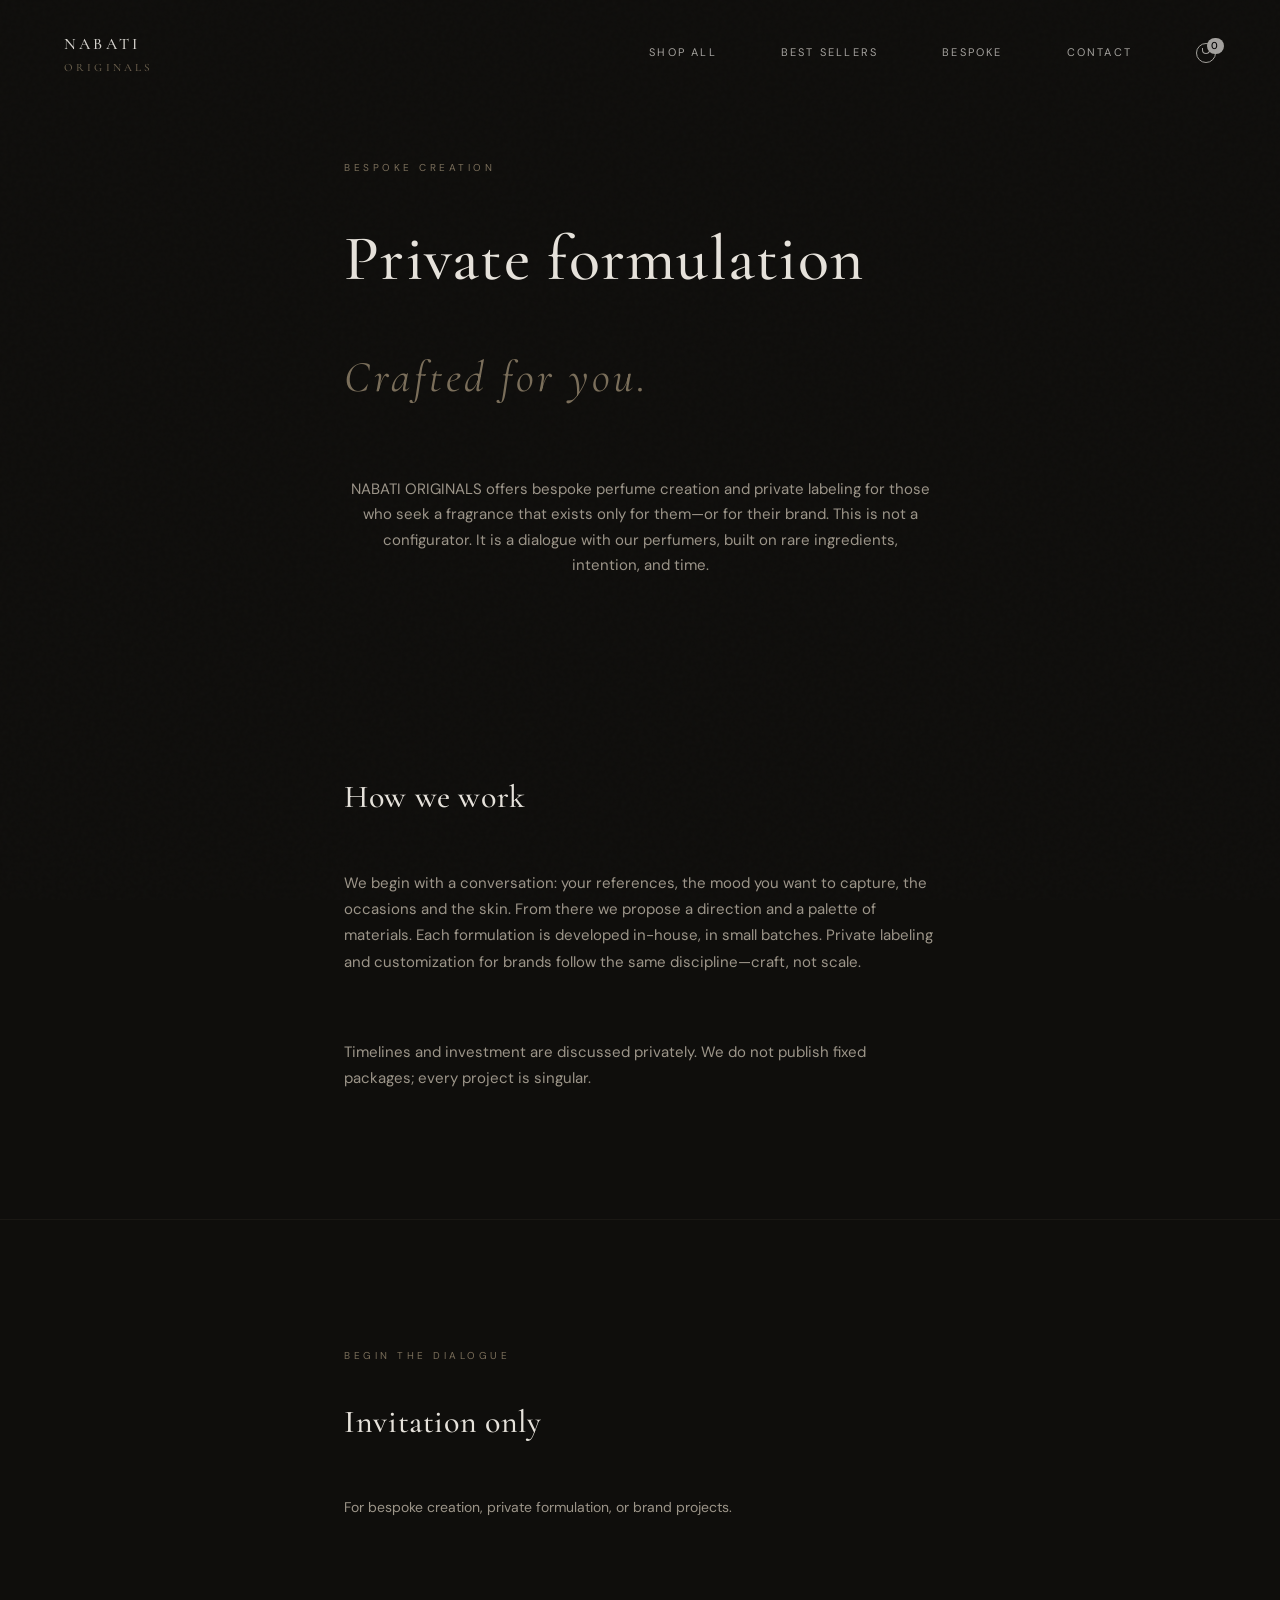
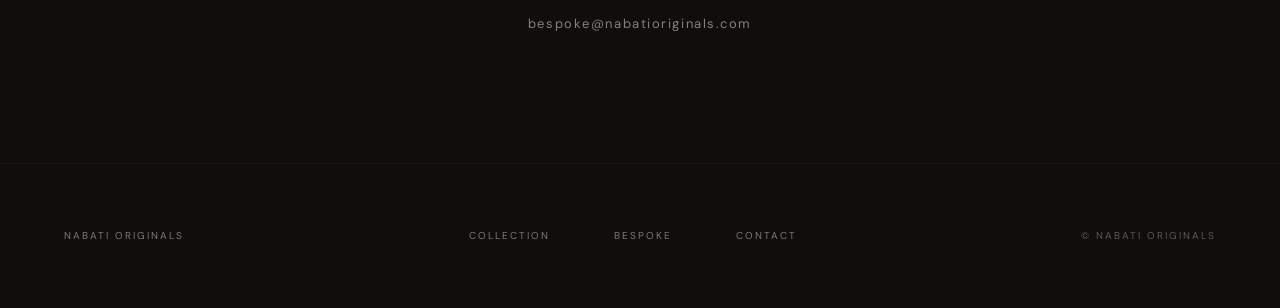
==== commit 956a9741: "Alignment system, spacing fixes, desktop + mobile responsive, safe-area support Made-with: Cursor" ====
--- a/bespoke.html
+++ b/bespoke.html
@@ -14,22 +14,24 @@
   <div class="texture" aria-hidden="true"></div>
 
   <header class="masthead">
-    <a href="index.html" class="masthead-logo" aria-label="NABATI ORIGINALS">
-      <span class="masthead-logo-text on">
-        <span class="masthead-word">NABATI</span>
-        <span class="masthead-word masthead-word-sub">ORIGINALS</span>
-      </span>
-    </a>
-    <nav class="masthead-nav" aria-label="Primary">
-      <a href="collection.html">Shop All</a>
-      <a href="collection.html#featured">Best Sellers</a>
-      <a href="bespoke.html" class="masthead-nav-current">Bespoke</a>
-      <a href="index.html#contact">Contact</a>
-      <a href="cart.html" class="masthead-cart" aria-label="Cart">
-        <span class="masthead-cart-icon" aria-hidden="true"></span>
-        <span class="masthead-cart-count" id="masthead-cart-count">0</span>
+    <div class="masthead-inner">
+      <a href="index.html" class="masthead-logo" aria-label="NABATI ORIGINALS">
+        <span class="masthead-logo-text on">
+          <span class="masthead-word">NABATI</span>
+          <span class="masthead-word masthead-word-sub">ORIGINALS</span>
+        </span>
       </a>
-    </nav>
+      <nav class="masthead-nav" aria-label="Primary">
+        <a href="collection.html">Shop All</a>
+        <a href="collection.html#featured">Best Sellers</a>
+        <a href="bespoke.html" class="masthead-nav-current">Bespoke</a>
+        <a href="index.html#contact">Contact</a>
+        <a href="cart.html" class="masthead-cart" aria-label="Cart">
+          <span class="masthead-cart-icon" aria-hidden="true"></span>
+          <span class="masthead-cart-count" id="masthead-cart-count">0</span>
+        </a>
+      </nav>
+    </div>
   </header>
 
   <main>
--- a/styles.css
+++ b/styles.css
@@ -79,9 +79,15 @@
   --space-8: calc(var(--rhy) * 24);
   --max-w: 1440px;
   --max-w-narrow: 720px;
+  --content-gutter: var(--space-4);
 
   /* Imagery: single bottle asset, varied crops */
   --bottle: url("https://images.unsplash.com/photo-1594035910387-fea47794261f?w=1200&q=80");
+
+  /* Product card system (mandatory: homepage + collection) */
+  --product-card-gap: var(--space-6);
+  --product-card-img-ratio: 3 / 4;
+  --product-card-body-space: var(--space-4);
 }
 
 *,
@@ -94,6 +100,7 @@
 
 html {
   scroll-behavior: smooth;
+  -webkit-text-size-adjust: 100%;
 }
 
 body {
@@ -104,6 +111,7 @@
   color: var(--paper-muted);
   background: var(--black);
   overflow-x: hidden;
+  min-width: 280px;
 }
 
 .texture {
@@ -133,12 +141,21 @@
   left: 0;
   right: 0;
   z-index: 100;
+  padding: var(--space-2) 0;
+  mix-blend-mode: difference;
+  pointer-events: none;
+}
+
+.masthead-inner {
+  max-width: var(--max-w);
+  margin: 0 auto;
+  padding-left: max(var(--content-gutter), env(safe-area-inset-left));
+  padding-right: max(var(--content-gutter), env(safe-area-inset-right));
   display: flex;
   align-items: center;
   justify-content: space-between;
-  padding: var(--space-2) var(--space-4);
-  mix-blend-mode: difference;
-  pointer-events: none;
+  width: 100%;
+  pointer-events: auto;
 }
 
 .masthead > * {
@@ -252,12 +269,13 @@
 
 /* ---- Blocks (editorial rhythm) ---- */
 .block {
-  padding: var(--space-6) var(--space-4);
+  padding: var(--space-6) 0;
 }
 
 .block-inner {
   max-width: var(--max-w);
   margin: 0 auto;
+  padding: 0 var(--content-gutter);
 }
 
 .block-inner--narrow {
@@ -490,6 +508,7 @@
   max-width: 580px;
   margin-left: auto;
   margin-right: auto;
+  margin-bottom: var(--space-5);
   opacity: 0;
   transform: translateY(16px);
   transition: opacity 0.9s var(--ease-slow) 0.15s, transform 0.9s var(--ease-slow) 0.15s;
@@ -577,10 +596,12 @@
 }
 
 .editorial-link {
+  display: inline-block;
   font-size: 11px;
   letter-spacing: 0.2em;
   text-transform: uppercase;
   color: var(--gold-muted);
+  margin-top: var(--space-4);
   transition: color 0.35s var(--ease);
 }
 
@@ -588,111 +609,161 @@
   color: var(--gold);
 }
 
-/* ---- Featured Products (homepage) ---- */
-.block-featured {
-  padding-top: var(--space-6);
-  padding-bottom: var(--space-6);
-}
-
-.block-featured .block-inner {
-  margin-bottom: var(--space-5);
-}
-
-.featured-grid {
+/* ============================================
+   PRODUCT CARD SYSTEM (MANDATORY)
+   Reusable component: homepage Featured + Collection page.
+   Structure: image (primary) → name → type/size → price → View details → Add to Cart.
+   Do not hide price. Do not replace with text blocks. 2–3 per row desktop.
+   ============================================ */
+.product-card-grid {
   display: grid;
   grid-template-columns: repeat(3, 1fr);
-  gap: var(--space-6);
+  gap: var(--product-card-gap);
   max-width: var(--max-w);
   margin: 0 auto;
-  padding: 0 var(--space-4);
-}
-
-.featured-card {
+  padding: 0 var(--content-gutter);
+  align-items: start;
+}
+
+.product-card {
   position: relative;
-}
-
-.featured-card-link {
+  display: flex;
+  flex-direction: column;
+  min-width: 0;
+}
+
+.product-card__link {
   display: block;
   color: inherit;
+  flex: 1;
   transition: color 0.35s var(--ease);
-}
-
-.featured-card-link:hover {
-  color: var(--paper);
-}
-
-.featured-card-link:hover .featured-card-cta {
+  text-align: left;
+}
+
+.product-card__link:hover {
+  color: var(--paper);
+}
+
+.product-card__link:hover .product-card__cta {
   color: var(--gold);
 }
 
-.featured-card-img {
-  aspect-ratio: 3/4;
+/* Primary visual: high-quality product image */
+.product-card__img {
+  aspect-ratio: var(--product-card-img-ratio);
   background: var(--sand-mid) var(--bottle) no-repeat;
   background-size: cover;
-  margin-bottom: var(--space-3);
+  width: 100%;
   box-shadow: var(--shadow-candle);
   transition: transform 0.5s var(--ease-slow), box-shadow 0.5s var(--ease-slow);
 }
 
-.featured-card-link:hover .featured-card-img {
+.product-card__link:hover .product-card__img {
   transform: translateY(-4px);
   box-shadow: var(--shadow-hover);
 }
 
-.featured-card-img--1 { background-position: 25% 45%; }
-.featured-card-img--2 { background-position: 55% 50%; }
-.featured-card-img--3 { background-position: 75% 48%; }
-
-.featured-card-name {
-  font-family: var(--font-editorial);
-  font-size: 1.35rem;
-  font-weight: 500;
+.product-card__img--1 { background-position: 25% 45%; }
+.product-card__img--2 { background-position: 55% 50%; }
+.product-card__img--3 { background-position: 75% 48%; }
+
+/* Content block: intentional alignment and spacing */
+.product-card__body {
+  padding-top: var(--product-card-body-space);
+  display: flex;
+  flex-direction: column;
+  gap: 0;
+}
+
+.product-card__name {
+  font-family: var(--font-editorial);
+  font-size: 1.4rem;
+  font-weight: 500;
+  line-height: 1.22;
   color: var(--paper);
   letter-spacing: 0.04em;
-  margin-bottom: 2px;
-}
-
-.featured-card-mood {
+  margin-bottom: 6px;
+}
+
+.product-card__meta {
   font-size: 12px;
   letter-spacing: 0.08em;
   color: var(--paper-muted);
-  margin-bottom: var(--space-1);
-}
-
-.featured-card-price {
-  font-family: var(--font-editorial);
-  font-size: 1rem;
-  font-weight: 500;
-  color: var(--paper);
   margin-bottom: var(--space-2);
 }
 
-.featured-card-cta {
+.product-card__price {
+  font-family: var(--font-editorial);
+  font-size: 1.15rem;
+  font-weight: 500;
+  color: var(--paper);
+  letter-spacing: 0.04em;
+  margin-bottom: var(--space-3);
+}
+
+/* View details: calm but obvious */
+.product-card__cta {
+  display: inline-block;
   font-size: 11px;
   letter-spacing: 0.18em;
   text-transform: uppercase;
   color: var(--gold-muted);
-  transition: color 0.35s var(--ease);
-}
-
-.featured-add-btn {
+  transition: color 0.35s var(--ease), border-color 0.35s var(--ease);
+  border-bottom: 1px solid transparent;
+  padding-bottom: 2px;
+  width: fit-content;
+}
+
+.product-card__link:hover .product-card__cta {
+  border-bottom-color: var(--gold);
+}
+
+.product-card__link:focus-visible {
+  outline: 2px solid var(--gold-muted);
+  outline-offset: 2px;
+}
+
+/* Add to Cart: clear primary action */
+.product-card__add {
   width: 100%;
-  margin-top: var(--space-2);
-  padding: 10px 0;
+  margin-top: var(--space-4);
+  padding: 14px 0;
   font-size: 11px;
   letter-spacing: 0.2em;
   text-transform: uppercase;
   color: var(--paper);
   background: transparent;
-  border: 1px solid rgba(154, 139, 110, 0.4);
+  border: 1px solid rgba(154, 139, 110, 0.45);
   cursor: pointer;
   transition: border-color 0.35s var(--ease), color 0.35s var(--ease);
   font-family: var(--font-body);
 }
 
-.featured-add-btn:hover {
+.product-card__add:hover {
   border-color: var(--gold-muted);
   color: var(--gold-muted);
+}
+
+/* ---- Featured (homepage): uses product-card-grid ---- */
+.block-featured {
+  padding-top: var(--space-7);
+  padding-bottom: var(--space-8);
+}
+
+.block-featured .block-inner {
+  margin-bottom: var(--space-6);
+}
+
+.block-featured .section-title {
+  margin-bottom: var(--space-2);
+}
+
+.block-featured .section-intro {
+  margin-bottom: 0;
+}
+
+.block-featured .product-card-grid {
+  margin-top: var(--space-2);
 }
 
 /* ---- Collection preview (homepage) ---- */
@@ -733,8 +804,8 @@
   display: flex;
   align-items: flex-end;
   gap: var(--space-6);
-  padding-left: var(--space-4);
-  padding-right: var(--space-4);
+  padding-left: var(--content-gutter);
+  padding-right: var(--content-gutter);
   overflow-x: auto;
   overflow-y: hidden;
   scroll-snap-type: x proximity;
@@ -799,8 +870,8 @@
   display: flex;
   align-items: flex-end;
   gap: var(--space-6);
-  padding-left: var(--space-4);
-  padding-right: var(--space-4);
+  padding-left: var(--content-gutter);
+  padding-right: var(--content-gutter);
   overflow-x: auto;
   overflow-y: hidden;
   scroll-snap-type: x proximity;
@@ -878,7 +949,7 @@
 
 /* ---- Contact ---- */
 .block-contact {
-  padding: var(--space-6) var(--space-4);
+  padding: var(--space-6) 0;
   border-top: 1px solid rgba(154, 139, 110, 0.08);
 }
 
@@ -903,13 +974,20 @@
 .contact-intro {
   font-size: 14px;
   color: var(--paper-muted);
-  margin-bottom: var(--space-2);
+  margin-bottom: var(--space-5);
   opacity: 0;
   transition: opacity 0.7s var(--ease-slow);
 }
 
 .contact-intro.revealed {
   opacity: 1;
+}
+
+/* ---- The house (compact brand block after shop) ---- */
+.block-house {
+  padding-top: var(--space-6);
+  padding-bottom: var(--space-6);
+  border-top: var(--border-subtle);
 }
 
 /* ---- Bespoke (exclusive, consultative, premium) ---- */
@@ -978,13 +1056,14 @@
 
 /* ---- Footer ---- */
 .foot {
-  padding: var(--space-4) var(--space-4);
+  padding: var(--space-4) 0;
   border-top: 1px solid rgba(154, 139, 110, 0.08);
 }
 
 .foot-inner {
   max-width: var(--max-w);
   margin: 0 auto;
+  padding: 0 var(--content-gutter);
   display: flex;
   justify-content: space-between;
   align-items: center;
@@ -1022,7 +1101,7 @@
 
 .collection-hero {
   padding-top: var(--space-5);
-  padding-bottom: var(--space-5);
+  padding-bottom: var(--space-4);
 }
 
 .collection-title {
@@ -1057,10 +1136,14 @@
   transform: translateY(0);
 }
 
+.collection-hero .collection-title {
+  margin-bottom: var(--space-2);
+}
+
 .collection-layout {
   max-width: var(--max-w);
   margin: 0 auto;
-  padding: 0 var(--space-4) var(--space-8);
+  padding: 0 var(--content-gutter) var(--space-8);
 }
 
 .collection-item {
@@ -1131,102 +1214,14 @@
   color: var(--gold);
 }
 
+/* Collection page: same product-card-grid as homepage */
 .collection-grid-block {
-  padding-top: 0;
-  padding-bottom: var(--space-6);
-}
-
-.collection-grid {
-  display: grid;
-  grid-template-columns: repeat(3, 1fr);
-  gap: var(--space-6);
-  max-width: var(--max-w);
-  margin: 0 auto;
-  padding: 0 var(--space-4);
-}
-
-.collection-card {
-  position: relative;
-}
-
-.collection-card-link {
-  display: block;
-  color: inherit;
-  transition: color 0.35s var(--ease);
-}
-
-.collection-card-link:hover {
-  color: var(--paper);
-}
-
-.collection-card-link:hover .collection-card-cta {
-  color: var(--gold);
-}
-
-.collection-card-img {
-  aspect-ratio: 3/4;
-  max-width: 100%;
-  background: var(--sand-mid) var(--bottle) no-repeat;
-  background-size: cover;
-  margin-bottom: var(--space-3);
-  box-shadow: var(--shadow-candle);
-  transition: transform 0.5s var(--ease-slow), box-shadow 0.5s var(--ease-slow);
-}
-
-.collection-card-link:hover .collection-card-img {
-  transform: translateY(-4px);
-  box-shadow: var(--shadow-hover);
-}
-
-.collection-card-name {
-  font-family: var(--font-editorial);
-  font-size: 1.35rem;
-  font-weight: 500;
-  color: var(--paper);
-  letter-spacing: 0.04em;
-  margin-bottom: 2px;
-}
-
-.collection-card-meta {
-  font-size: 12px;
-  color: var(--paper-muted);
-  margin-bottom: var(--space-1);
-}
-
-.collection-card-price {
-  font-family: var(--font-editorial);
-  font-size: 1rem;
-  font-weight: 500;
-  color: var(--paper);
-  margin-bottom: var(--space-2);
-}
-
-.collection-card-cta {
-  font-size: 11px;
-  letter-spacing: 0.18em;
-  text-transform: uppercase;
-  color: var(--gold-muted);
-  transition: color 0.35s var(--ease);
-}
-
-.collection-card-add {
-  width: 100%;
-  margin-top: var(--space-2);
-  padding: 10px 0;
-  font-size: 11px;
-  letter-spacing: 0.2em;
-  text-transform: uppercase;
-  color: var(--paper);
-  background: transparent;
-  border: 1px solid rgba(154, 139, 110, 0.4);
-  cursor: pointer;
-  transition: border-color 0.35s var(--ease), color 0.35s var(--ease);
-  font-family: var(--font-body);
-}
-
-.collection-card-add:hover {
-  border-color: var(--gold-muted);
-  color: var(--gold-muted);
+  padding-top: var(--space-2);
+  padding-bottom: var(--space-8);
+}
+
+.collection-grid-block .product-card-grid {
+  margin-top: 0;
 }
 
 .collection-contact {
@@ -1288,11 +1283,11 @@
 
 .product-hero {
   position: relative;
-  min-height: 85vh;
+  min-height: 75vh;
   display: flex;
   align-items: center;
   justify-content: center;
-  padding: var(--space-6) var(--space-4);
+  padding: var(--space-5) 0;
 }
 
 .product-hero-inner {
@@ -1305,6 +1300,8 @@
   flex-wrap: wrap;
   max-width: var(--max-w);
   margin: 0 auto;
+  padding: 0 var(--content-gutter);
+  width: 100%;
 }
 
 .product-hero-bg {
@@ -1446,7 +1443,7 @@
 .product-story {
   max-width: var(--max-w-narrow);
   margin: 0 auto;
-  padding: var(--space-8) var(--space-4);
+  padding: var(--space-8) var(--content-gutter);
 }
 
 .product-story-body {
@@ -1465,13 +1462,14 @@
 }
 
 .product-notes {
-  padding: var(--space-8) var(--space-4);
+  padding: var(--space-8) 0;
   border-top: 1px solid rgba(154, 139, 110, 0.1);
 }
 
 .product-notes-inner {
   max-width: var(--max-w-narrow);
   margin: 0 auto;
+  padding: 0 var(--content-gutter);
 }
 
 .product-notes-list {
@@ -1490,13 +1488,14 @@
 
 /* PDP in-content purchase: clear, calm, confident */
 .product-purchase {
-  padding: var(--space-8) var(--space-4);
+  padding: var(--space-8) 0;
   border-top: 1px solid rgba(154, 139, 110, 0.1);
 }
 
 .product-purchase-inner {
   max-width: var(--max-w-narrow);
   margin: 0 auto;
+  padding: 0 var(--content-gutter);
 }
 
 .product-purchase-meta {
@@ -1533,6 +1532,12 @@
   color: var(--paper);
 }
 
+.product-cta-btn--hero {
+  margin-top: var(--space-4);
+  width: 100%;
+  max-width: 280px;
+}
+
 /* Product sticky CTA — revealed on scroll, same tone */
 .product-cta-bar {
   position: fixed;
@@ -1540,9 +1545,19 @@
   left: 0;
   right: 0;
   z-index: 50;
-  padding: var(--space-3) var(--space-4);
+  padding: var(--space-3) var(--content-gutter);
   background: rgba(15, 14, 12, 0.96);
   border-top: var(--border-soft);
+  display: flex;
+  align-items: center;
+  justify-content: center;
+  gap: var(--space-4);
+}
+
+.product-cta-bar-inner {
+  max-width: var(--max-w);
+  margin: 0 auto;
+  width: 100%;
   display: flex;
   align-items: center;
   justify-content: space-between;
@@ -1591,13 +1606,14 @@
 }
 
 .product-trust {
-  padding: var(--space-6) var(--space-4);
+  padding: var(--space-6) 0;
   border-top: 1px solid rgba(154, 139, 110, 0.1);
 }
 
 .product-trust-inner {
   max-width: var(--max-w-narrow);
   margin: 0 auto;
+  padding: 0 var(--content-gutter);
   display: flex;
   flex-wrap: wrap;
   gap: var(--space-4) var(--space-6);
@@ -1661,6 +1677,13 @@
   color: var(--paper);
   letter-spacing: 0.02em;
   margin-top: var(--space-4);
+  margin-bottom: var(--space-1);
+}
+
+.checkout-steps {
+  font-size: var(--type-small);
+  color: var(--paper-muted);
+  letter-spacing: 0.06em;
   margin-bottom: var(--space-2);
 }
 
@@ -1726,6 +1749,14 @@
   margin: 0 auto;
   width: 100%;
   flex: 1;
+}
+
+.checkout-secure-label {
+  font-size: var(--type-label);
+  letter-spacing: var(--tracking-wide);
+  text-transform: uppercase;
+  color: var(--gold-muted);
+  margin-bottom: var(--space-4);
 }
 
 .checkout-section {
@@ -1803,7 +1834,8 @@
 .checkout-submit:focus-visible,
 .product-cta-btn:focus-visible,
 .product-cta-btn--block:focus-visible,
-.cart-checkout-btn:focus-visible {
+.cart-checkout-btn:focus-visible,
+.product-card__add:focus-visible {
   outline: 2px solid var(--gold-muted);
   outline-offset: 2px;
 }
@@ -1825,8 +1857,32 @@
   margin-right: var(--space-1);
 }
 
-/* ---- Responsive ---- */
+/* ---- Responsive: tablet and below ---- */
 @media (max-width: 900px) {
+  .masthead-inner {
+    flex-wrap: wrap;
+    gap: var(--space-2);
+  }
+
+  .masthead-nav {
+    gap: var(--space-3);
+    flex-wrap: wrap;
+    justify-content: flex-end;
+  }
+
+  .masthead-nav a {
+    font-size: 10px;
+    letter-spacing: 0.18em;
+  }
+
+  .masthead-logo-text {
+    font-size: 0.9rem;
+  }
+
+  .masthead-word-sub {
+    font-size: 0.65rem;
+  }
+
   .block-inner--asymmetric,
   .block-inner--reverse {
     grid-template-columns: 1fr;
@@ -1834,10 +1890,9 @@
     gap: var(--space-5);
   }
 
-  .featured-grid,
-  .collection-grid {
+  .product-card-grid {
     grid-template-columns: repeat(2, 1fr);
-    gap: var(--space-4);
+    gap: var(--space-5);
   }
 
   .collection-item,
@@ -1849,7 +1904,7 @@
   }
 
   .product-purchase {
-    padding: var(--space-6) var(--space-4);
+    padding: var(--space-6) 0;
   }
 
   .collection-item-img {
@@ -1859,6 +1914,267 @@
   .foot-inner {
     flex-direction: column;
     text-align: center;
+    gap: var(--space-3);
+  }
+
+  .open {
+    padding: var(--space-4);
+  }
+
+  .block {
+    padding: var(--space-5) 0;
+  }
+
+  .block-featured {
+    padding-top: var(--space-6);
+    padding-bottom: var(--space-6);
+  }
+
+  .block-house,
+  .block-bespoke {
+    padding-top: var(--space-5);
+    padding-bottom: var(--space-5);
+  }
+}
+
+/* ---- Responsive: mobile ---- */
+@media (max-width: 600px) {
+  body {
+    --content-gutter: var(--space-3);
+  }
+
+  .masthead {
+    padding: var(--space-2) 0;
+  }
+
+  .masthead-inner {
+    padding: 0 var(--content-gutter);
+    gap: var(--space-2);
+  }
+
+  .masthead-nav {
+    gap: var(--space-2);
+  }
+
+  .masthead-nav a {
+    font-size: 9px;
+    letter-spacing: 0.16em;
+    padding: var(--space-1) 0;
+    min-height: 44px;
+    display: inline-flex;
+    align-items: center;
+  }
+
+  .masthead-logo-text {
+    font-size: 0.8rem;
+  }
+
+  .masthead-word-sub {
+    font-size: 0.6rem;
+  }
+
+  .open {
+    padding: var(--space-3);
+    min-height: 100vh;
+    min-height: 100dvh;
+  }
+
+  .open-line {
+    font-size: 0.85rem;
+    margin-bottom: var(--space-4);
+  }
+
+  .open-title-main {
+    font-size: clamp(1.75rem, 8vw, 2.5rem);
+    letter-spacing: 0.1em;
+  }
+
+  .open-tagline {
+    font-size: 12px;
+    margin-top: var(--space-2);
+  }
+
+  .open-cta {
+    margin-top: var(--space-3);
+  }
+
+  .open-cta--primary {
+    padding: 14px 24px;
+    min-height: 44px;
+    display: inline-flex;
+    align-items: center;
+    justify-content: center;
+  }
+
+  .block {
+    padding: var(--space-4) 0;
+  }
+
+  .block-inner {
+    padding: 0 var(--content-gutter);
+  }
+
+  .section-title {
+    font-size: clamp(1.5rem, 5vw, 2rem);
+    margin-bottom: var(--space-2);
+  }
+
+  .section-intro,
+  .collection-intro {
+    font-size: 14px;
+  }
+
+  .block-quote-body {
+    font-size: 14px;
+    margin-bottom: var(--space-4);
+  }
+
+  .product-card-grid {
+    grid-template-columns: 1fr;
+    gap: var(--space-5);
+  }
+
+  .product-card__add,
+  .product-cta-btn--block,
+  .product-cta-btn--hero,
+  .cart-checkout-btn,
+  .checkout-submit {
+    min-height: 44px;
+    padding: 14px 20px;
+    display: inline-flex;
+    align-items: center;
+    justify-content: center;
+  }
+
+  .product-card__add {
+    width: 100%;
+  }
+
+  .cart-item {
+    grid-template-columns: 80px 1fr;
+    gap: var(--space-3);
+  }
+
+  .cart-item-img {
+    min-height: 80px;
+  }
+
+  .horizontal-item {
+    width: 240px;
+  }
+
+  .product-gallery-main {
+    max-height: 50vh;
+  }
+
+  .product-hero {
+    min-height: 70vh;
+    padding: var(--space-4) 0;
+  }
+
+  .product-hero-inner {
+    flex-direction: column;
+    gap: var(--space-5);
+    padding: 0 var(--content-gutter);
+  }
+
+  .product-hero-copy {
+    text-align: center;
+    min-width: 0;
+    width: 100%;
+  }
+
+  .product-hero-name {
+    font-size: clamp(1.5rem, 5vw, 2rem);
+  }
+
+  .product-cta-btn--hero {
+    max-width: 100%;
+  }
+
+  .horizontal-item--feature {
+    width: 280px;
+  }
+
+  .product-cta-bar {
+    padding: var(--space-3) var(--content-gutter);
+    padding-bottom: max(var(--space-3), env(safe-area-inset-bottom));
+    flex-direction: column;
+    align-items: stretch;
+  }
+
+  .product-cta-bar-inner {
+    flex-direction: column;
+    gap: var(--space-3);
+  }
+
+  .product-cta-bar .product-cta-btn {
+    width: 100%;
+    min-height: 44px;
+    justify-content: center;
+  }
+
+  .product-story,
+  .product-notes-inner,
+  .product-purchase-inner,
+  .product-trust-inner {
+    padding-left: var(--content-gutter);
+    padding-right: var(--content-gutter);
+  }
+
+  .checkout-form .row {
+    grid-template-columns: 1fr;
+  }
+
+  .page-checkout {
+    padding: var(--space-4);
+  }
+
+  .checkout-header,
+  .checkout-order-summary,
+  .checkout-form-wrap {
+    padding-left: 0;
+    padding-right: 0;
+  }
+
+  .foot-inner {
+    padding: 0 var(--content-gutter);
+  }
+
+  .block-collection-cta {
+    padding-top: var(--space-4);
+  }
+}
+
+/* ---- Responsive: small phones ---- */
+@media (max-width: 380px) {
+  body {
+    --content-gutter: var(--space-2);
+  }
+
+  .masthead-nav a {
+    font-size: 8px;
+    letter-spacing: 0.14em;
+  }
+
+  .open-title-main {
+    font-size: 1.6rem;
+  }
+
+  .product-card__name {
+    font-size: 1.2rem;
+  }
+
+  .product-card__price {
+    font-size: 1rem;
+  }
+
+  .cart-item {
+    grid-template-columns: 70px 1fr;
+  }
+
+  .cart-item-img {
+    min-height: 70px;
   }
 }
 
@@ -1872,7 +2188,7 @@
 .cart-main {
   max-width: var(--max-w-narrow);
   margin: 0 auto;
-  padding: 0 var(--space-4);
+  padding: 0 var(--content-gutter);
 }
 
 .cart-inner {
@@ -1885,7 +2201,13 @@
   font-weight: 500;
   color: var(--paper);
   letter-spacing: 0.02em;
-  margin-bottom: var(--space-6);
+  margin-bottom: var(--space-2);
+}
+
+.cart-intro {
+  font-size: var(--type-small);
+  color: var(--paper-muted);
+  margin-bottom: var(--space-5);
 }
 
 .cart-empty {
@@ -2008,6 +2330,21 @@
   letter-spacing: 0.12em;
   color: var(--paper-muted);
   margin-right: var(--space-2);
+}
+
+.cart-subtotal {
+  font-family: var(--font-editorial);
+  font-size: 1.25rem;
+  font-weight: 500;
+  color: var(--paper);
+  margin-bottom: var(--space-4);
+}
+
+.cart-item-subtotal {
+  font-family: var(--font-editorial);
+  font-size: 1rem;
+  font-weight: 500;
+  color: var(--paper);
 }
 
 .cart-checkout-btn {
@@ -2047,43 +2384,3 @@
   color: var(--gold-muted);
 }
 
-@media (max-width: 600px) {
-  .featured-grid,
-  .collection-grid {
-    grid-template-columns: 1fr;
-  }
-
-  .cart-item {
-    grid-template-columns: 80px 1fr;
-  }
-
-  .horizontal-item {
-    width: 240px;
-  }
-
-  .product-gallery-main {
-    max-height: 50vh;
-  }
-
-  .product-hero-inner {
-    flex-direction: column;
-    gap: var(--space-5);
-  }
-
-  .product-hero-copy {
-    text-align: center;
-  }
-
-  .horizontal-item--feature {
-    width: 280px;
-  }
-
-  .product-cta-bar {
-    flex-direction: column;
-    align-items: stretch;
-  }
-
-  .checkout-form .row {
-    grid-template-columns: 1fr;
-  }
-}
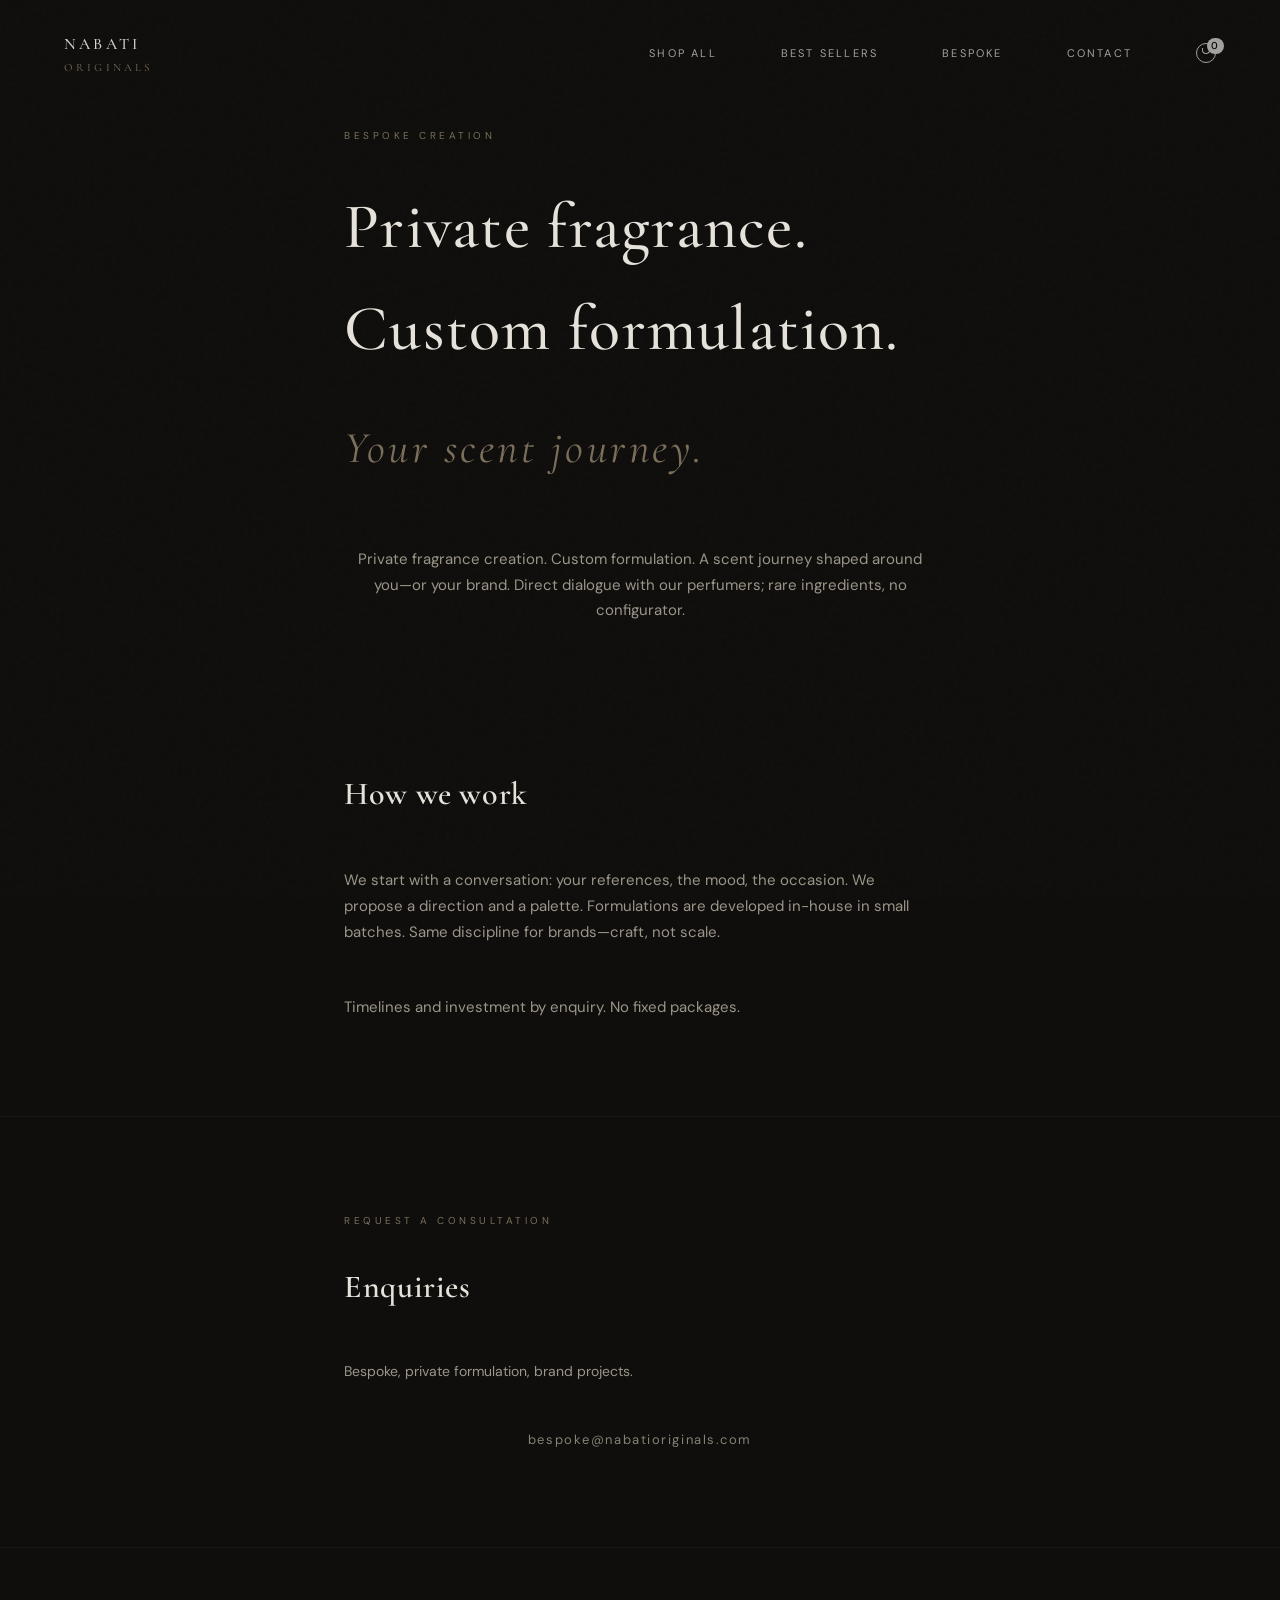
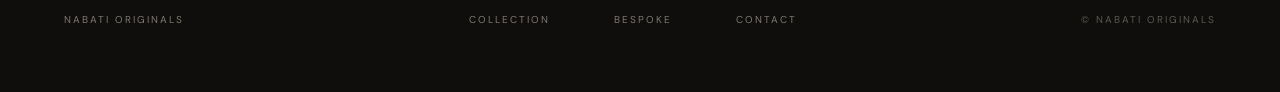
==== commit 140b3401: "Copy audit, House and Bespoke refinements, PC and mobile compatibility Made-with: Cursor" ====
--- a/bespoke.html
+++ b/bespoke.html
@@ -4,7 +4,7 @@
   <meta charset="UTF-8" />
   <meta name="viewport" content="width=device-width, initial-scale=1.0" />
   <title>Bespoke — NABATI ORIGINALS</title>
-  <meta name="description" content="Private formulation and bespoke perfume creation. Crafted for you." />
+  <meta name="description" content="Bespoke perfume and private labelling. Direct dialogue with our perfumers." />
   <link rel="preconnect" href="https://fonts.googleapis.com" />
   <link rel="preconnect" href="https://fonts.gstatic.com" crossorigin />
   <link href="https://fonts.googleapis.com/css2?family=Cormorant+Garamond:ital,wght@0,300;0,400;0,500;0,600;1,400;1,500&family=DM+Sans:wght@300;400;500&display=swap" rel="stylesheet" />
@@ -21,7 +21,8 @@
           <span class="masthead-word masthead-word-sub">ORIGINALS</span>
         </span>
       </a>
-      <nav class="masthead-nav" aria-label="Primary">
+      <button type="button" class="masthead-menu-btn" aria-label="Open menu" aria-expanded="false" aria-controls="masthead-nav" id="masthead-menu-btn"><span class="masthead-menu-btn-line" aria-hidden="true"></span></button>
+      <nav class="masthead-nav" id="masthead-nav" aria-label="Primary">
         <a href="collection.html">Shop All</a>
         <a href="collection.html#featured">Best Sellers</a>
         <a href="bespoke.html" class="masthead-nav-current">Bespoke</a>
@@ -38,25 +39,25 @@
     <section class="block block-bespoke-hero">
       <div class="block-inner block-inner--narrow">
         <span class="section-label" data-reveal>Bespoke Creation</span>
-        <h1 class="bespoke-title" data-reveal>Private formulation</h1>
-        <p class="bespoke-subtitle" data-reveal>Crafted for you.</p>
-        <p class="block-quote-body bespoke-intro" data-reveal>NABATI ORIGINALS offers bespoke perfume creation and private labeling for those who seek a fragrance that exists only for them—or for their brand. This is not a configurator. It is a dialogue with our perfumers, built on rare ingredients, intention, and time.</p>
+        <h1 class="bespoke-title" data-reveal>Private fragrance. Custom formulation.</h1>
+        <p class="bespoke-subtitle" data-reveal>Your scent journey.</p>
+        <p class="block-quote-body bespoke-intro" data-reveal>Private fragrance creation. Custom formulation. A scent journey shaped around you—or your brand. Direct dialogue with our perfumers; rare ingredients, no configurator.</p>
       </div>
     </section>
 
     <section class="block block-bespoke-content">
       <div class="block-inner block-inner--narrow">
         <h2 class="section-title section-title--small" data-reveal>How we work</h2>
-        <p class="editorial-body" data-reveal>We begin with a conversation: your references, the mood you want to capture, the occasions and the skin. From there we propose a direction and a palette of materials. Each formulation is developed in-house, in small batches. Private labeling and customization for brands follow the same discipline—craft, not scale.</p>
-        <p class="editorial-body" data-reveal>Timelines and investment are discussed privately. We do not publish fixed packages; every project is singular.</p>
+        <p class="editorial-body" data-reveal>We start with a conversation: your references, the mood, the occasion. We propose a direction and a palette. Formulations are developed in-house in small batches. Same discipline for brands—craft, not scale.</p>
+        <p class="editorial-body" data-reveal>Timelines and investment by enquiry. No fixed packages.</p>
       </div>
     </section>
 
     <section class="block block-contact" id="contact">
       <div class="block-inner block-inner--narrow">
-        <span class="section-label" data-reveal>Begin the dialogue</span>
-        <h2 class="section-title section-title--small" data-reveal>Invitation only</h2>
-        <p class="contact-intro" data-reveal>For bespoke creation, private formulation, or brand projects.</p>
+        <span class="section-label" data-reveal>Request a consultation</span>
+        <h2 class="section-title section-title--small" data-reveal>Enquiries</h2>
+        <p class="contact-intro" data-reveal>Bespoke, private formulation, brand projects.</p>
         <a href="mailto:bespoke@nabatioriginals.com" class="contact-email" data-reveal>bespoke@nabatioriginals.com</a>
       </div>
     </section>
--- a/styles.css
+++ b/styles.css
@@ -101,6 +101,7 @@
 html {
   scroll-behavior: smooth;
   -webkit-text-size-adjust: 100%;
+  overflow-x: hidden;
 }
 
 body {
@@ -142,6 +143,7 @@
   right: 0;
   z-index: 100;
   padding: var(--space-2) 0;
+  min-height: 56px;
   mix-blend-mode: difference;
   pointer-events: none;
 }
@@ -196,7 +198,9 @@
 
 .masthead-nav {
   display: flex;
+  align-items: center;
   gap: var(--space-4);
+  flex-shrink: 0;
 }
 
 .masthead-nav a {
@@ -206,6 +210,7 @@
   color: var(--paper);
   opacity: 0.75;
   transition: opacity var(--duration-fast) var(--ease);
+  white-space: nowrap;
 }
 
 .masthead-nav a:hover {
@@ -267,9 +272,14 @@
   display: block;
 }
 
+/* Hamburger: hidden on desktop */
+.masthead-menu-btn {
+  display: none;
+}
+
 /* ---- Blocks (editorial rhythm) ---- */
 .block {
-  padding: var(--space-6) 0;
+  padding: var(--space-5) 0;
 }
 
 .block-inner {
@@ -310,6 +320,7 @@
 .open-bg {
   position: absolute;
   inset: 0;
+  z-index: 0;
   background: var(--black);
   background-image: radial-gradient(ellipse 70% 50% at 50% 80%, var(--overlay-soft) 0%, transparent 55%);
 }
@@ -443,7 +454,7 @@
 .section-title {
   font-family: var(--font-editorial);
   font-size: clamp(2rem, 4vw, 3rem);
-  font-weight: 500;
+  font-weight: 600;
   color: var(--paper);
   letter-spacing: 0.02em;
   margin-bottom: var(--space-3);
@@ -508,7 +519,7 @@
   max-width: 580px;
   margin-left: auto;
   margin-right: auto;
-  margin-bottom: var(--space-5);
+  margin-bottom: var(--space-4);
   opacity: 0;
   transform: translateY(16px);
   transition: opacity 0.9s var(--ease-slow) 0.15s, transform 0.9s var(--ease-slow) 0.15s;
@@ -592,7 +603,7 @@
   font-size: 15px;
   line-height: 1.75;
   color: var(--paper-muted);
-  margin-bottom: var(--space-4);
+  margin-bottom: var(--space-3);
 }
 
 .editorial-link {
@@ -623,6 +634,8 @@
   margin: 0 auto;
   padding: 0 var(--content-gutter);
   align-items: start;
+  width: 100%;
+  box-sizing: border-box;
 }
 
 .product-card {
@@ -744,14 +757,14 @@
   color: var(--gold-muted);
 }
 
-/* ---- Featured (homepage): uses product-card-grid ---- */
+/* ---- Featured (homepage): product-first, immediately after hero ---- */
 .block-featured {
-  padding-top: var(--space-7);
-  padding-bottom: var(--space-8);
+  padding-top: var(--space-6);
+  padding-bottom: var(--space-6);
 }
 
 .block-featured .block-inner {
-  margin-bottom: var(--space-6);
+  margin-bottom: var(--space-4);
 }
 
 .block-featured .section-title {
@@ -760,10 +773,11 @@
 
 .block-featured .section-intro {
   margin-bottom: 0;
+  max-width: 36em;
 }
 
 .block-featured .product-card-grid {
-  margin-top: var(--space-2);
+  margin-top: var(--space-3);
 }
 
 /* ---- Collection preview (homepage) ---- */
@@ -777,7 +791,7 @@
 }
 
 .block-collection-cta {
-  padding-top: var(--space-5);
+  padding-top: var(--space-4);
   padding-bottom: 0;
   text-align: center;
 }
@@ -949,7 +963,7 @@
 
 /* ---- Contact ---- */
 .block-contact {
-  padding: var(--space-6) 0;
+  padding: var(--space-5) 0;
   border-top: 1px solid rgba(154, 139, 110, 0.08);
 }
 
@@ -974,7 +988,7 @@
 .contact-intro {
   font-size: 14px;
   color: var(--paper-muted);
-  margin-bottom: var(--space-5);
+  margin-bottom: var(--space-3);
   opacity: 0;
   transition: opacity 0.7s var(--ease-slow);
 }
@@ -983,23 +997,39 @@
   opacity: 1;
 }
 
-/* ---- The house (compact brand block after shop) ---- */
+/* ---- The house (brand story after products) ---- */
 .block-house {
   padding-top: var(--space-6);
-  padding-bottom: var(--space-6);
+  padding-bottom: var(--space-5);
   border-top: var(--border-subtle);
 }
 
-/* ---- Bespoke (exclusive, consultative, premium) ---- */
+.block-house .block-quote-body {
+  margin-bottom: var(--space-3);
+}
+
+/* ---- Bespoke (exclusive, secondary to main products) ---- */
 .block-bespoke {
+  padding-top: var(--space-5);
+  padding-bottom: var(--space-5);
+  border-top: var(--border-subtle);
+}
+
+.block-bespoke--home .section-title {
+  font-size: clamp(1.25rem, 2.5vw, 1.5rem);
+}
+
+.block-bespoke--home .block-quote-body {
+  margin-bottom: var(--space-3);
+}
+
+.editorial-link--bespoke {
+  margin-top: var(--space-2);
+}
+
+.block-bespoke-hero {
   padding-top: var(--space-6);
-  padding-bottom: var(--space-6);
-  border-top: var(--border-subtle);
-}
-
-.block-bespoke-hero {
-  padding-top: var(--space-7);
-  padding-bottom: var(--space-6);
+  padding-bottom: var(--space-5);
 }
 
 .bespoke-title {
@@ -1038,16 +1068,16 @@
 }
 
 .bespoke-intro {
-  margin-bottom: var(--space-4);
+  margin-bottom: var(--space-3);
 }
 
 .block-bespoke-content {
   padding-top: 0;
-  padding-bottom: var(--space-6);
+  padding-bottom: var(--space-5);
 }
 
 .block-bespoke-content .editorial-body {
-  margin-bottom: var(--space-4);
+  margin-bottom: var(--space-3);
 }
 
 .block-bespoke-content .editorial-body:last-child {
@@ -1302,6 +1332,8 @@
   margin: 0 auto;
   padding: 0 var(--content-gutter);
   width: 100%;
+  min-width: 0;
+  box-sizing: border-box;
 }
 
 .product-hero-bg {
@@ -1443,7 +1475,7 @@
 .product-story {
   max-width: var(--max-w-narrow);
   margin: 0 auto;
-  padding: var(--space-8) var(--content-gutter);
+  padding: var(--space-6) var(--content-gutter);
 }
 
 .product-story-body {
@@ -1462,7 +1494,7 @@
 }
 
 .product-notes {
-  padding: var(--space-8) 0;
+  padding: var(--space-6) 0;
   border-top: 1px solid rgba(154, 139, 110, 0.1);
 }
 
@@ -1488,7 +1520,7 @@
 
 /* PDP in-content purchase: clear, calm, confident */
 .product-purchase {
-  padding: var(--space-8) 0;
+  padding: var(--space-6) 0;
   border-top: 1px solid rgba(154, 139, 110, 0.1);
 }
 
@@ -1606,7 +1638,7 @@
 }
 
 .product-trust {
-  padding: var(--space-6) 0;
+  padding: var(--space-5) 0;
   border-top: 1px solid rgba(154, 139, 110, 0.1);
 }
 
@@ -1637,9 +1669,15 @@
 /* ========== CHECKOUT PAGE ========== */
 .page-checkout {
   min-height: 100vh;
+  min-height: 100dvh;
   display: flex;
   flex-direction: column;
-  padding: var(--space-6) var(--space-4);
+  padding: var(--space-6) var(--content-gutter);
+  padding-top: max(var(--space-6), env(safe-area-inset-top));
+  padding-bottom: max(var(--space-6), env(safe-area-inset-bottom));
+  padding-left: max(var(--content-gutter), env(safe-area-inset-left));
+  padding-right: max(var(--content-gutter), env(safe-area-inset-right));
+  box-sizing: border-box;
 }
 
 .checkout-header {
@@ -1647,6 +1685,7 @@
   margin: 0 auto;
   width: 100%;
   margin-bottom: var(--space-6);
+  padding: 0;
 }
 
 .checkout-logo {
@@ -1749,6 +1788,7 @@
   margin: 0 auto;
   width: 100%;
   flex: 1;
+  min-width: 0;
 }
 
 .checkout-secure-label {
@@ -1814,6 +1854,7 @@
 
 .checkout-submit {
   width: 100%;
+  min-height: 48px;
   margin-top: var(--space-6);
   padding: 16px;
   font-size: 11px;
@@ -1824,6 +1865,7 @@
   border: none;
   cursor: pointer;
   transition: background 0.35s var(--ease), color 0.35s var(--ease);
+  -webkit-tap-highlight-color: transparent;
 }
 
 .checkout-submit:hover {
@@ -1857,30 +1899,155 @@
   margin-right: var(--space-1);
 }
 
-/* ---- Responsive: tablet and below ---- */
+/* ---- Responsive: tablet and below — hamburger menu, slim lightweight header ---- */
 @media (max-width: 900px) {
+  /* Lightweight: transparent by default; subtle background only on scroll (see .masthead-scrolled) */
+  .masthead {
+    mix-blend-mode: normal;
+    min-height: 0;
+    padding: 10px 0;
+    background: rgba(15, 14, 12, 0.18);
+    border-bottom: 1px solid rgba(154, 139, 110, 0.08);
+    transition: background 0.35s ease, border-color 0.35s ease, backdrop-filter 0.35s ease;
+  }
+
+  .masthead.masthead-scrolled {
+    background: rgba(15, 14, 12, 0.82);
+    backdrop-filter: blur(10px);
+    -webkit-backdrop-filter: blur(10px);
+    border-bottom-color: rgba(154, 139, 110, 0.12);
+  }
+
   .masthead-inner {
+    flex-direction: row;
     flex-wrap: wrap;
-    gap: var(--space-2);
-  }
-
+    align-items: center;
+    justify-content: space-between;
+    gap: 0;
+    min-height: 32px;
+    padding: 0 max(var(--content-gutter), env(safe-area-inset-left)) 0 max(var(--content-gutter), env(safe-area-inset-right));
+    max-width: 100%;
+  }
+
+  .masthead-logo {
+    flex-shrink: 0;
+    margin: 0;
+    padding: 0;
+  }
+
+  /* Hamburger button: visible on small screens */
+  .masthead-menu-btn {
+    display: flex;
+    flex-direction: column;
+    align-items: center;
+    justify-content: center;
+    gap: 5px;
+    width: 44px;
+    height: 44px;
+    padding: 0;
+    background: transparent;
+    border: none;
+    cursor: pointer;
+    color: var(--paper);
+    -webkit-tap-highlight-color: transparent;
+  }
+
+  .masthead-menu-btn::before,
+  .masthead-menu-btn::after {
+    content: '';
+    display: block;
+    width: 20px;
+    height: 1px;
+    background: currentColor;
+    transition: transform 0.3s ease, opacity 0.3s ease;
+  }
+
+  .masthead-menu-btn::before {
+    margin-bottom: 5px;
+  }
+
+  .masthead-menu-btn .masthead-menu-btn-line {
+    display: block;
+    width: 20px;
+    height: 1px;
+    margin-bottom: 5px;
+    background: currentColor;
+    transition: opacity 0.3s ease;
+  }
+
+  .masthead-menu-open .masthead-menu-btn .masthead-menu-btn-line {
+    opacity: 0;
+  }
+
+  .masthead-menu-open .masthead-menu-btn::before {
+    transform: translateY(6px) rotate(45deg);
+  }
+
+  .masthead-menu-open .masthead-menu-btn::after {
+    transform: translateY(-6px) rotate(-45deg);
+  }
+
+  /* Nav: hidden by default, full-width dropdown when open */
   .masthead-nav {
-    gap: var(--space-3);
-    flex-wrap: wrap;
-    justify-content: flex-end;
-  }
-
-  .masthead-nav a {
-    font-size: 10px;
-    letter-spacing: 0.18em;
+    display: none;
+    width: 100%;
+    flex-basis: 100%;
+    order: 99;
+    padding: var(--space-4) 0 var(--space-3);
+    padding-left: max(var(--content-gutter), env(safe-area-inset-left));
+    padding-right: max(var(--content-gutter), env(safe-area-inset-right));
+    border-top: 1px solid rgba(154, 139, 110, 0.2);
+    margin-top: var(--space-2);
+    box-sizing: border-box;
+  }
+
+  .masthead-menu-open .masthead-nav {
+    display: flex;
+    flex-direction: column;
+    gap: 0;
+    align-items: stretch;
+  }
+
+  .masthead-menu-open .masthead-nav a {
+    display: flex;
+    align-items: center;
+    justify-content: flex-start;
+    padding: var(--space-3) 0;
+    font-size: 12px;
+    letter-spacing: 0.2em;
+    min-height: 48px;
+    width: 100%;
+    max-width: none;
+    border: none;
+    box-sizing: border-box;
+  }
+
+  .masthead-menu-open .masthead-cart {
+    grid-column: unset;
+    max-width: none;
   }
 
   .masthead-logo-text {
-    font-size: 0.9rem;
+    font-size: 0.82rem;
+    letter-spacing: 0.16em;
+    line-height: 1.2;
   }
 
   .masthead-word-sub {
-    font-size: 0.65rem;
+    font-size: 0.6rem;
+    letter-spacing: 0.24em;
+    margin-top: 0.5px;
+  }
+
+  /* Hero starts below slim header */
+  .open {
+    padding-top: calc(56px + env(safe-area-inset-top));
+    padding-left: var(--content-gutter);
+    padding-right: var(--content-gutter);
+  }
+
+  .open-title-main {
+    font-size: clamp(1.75rem, 7vw, 2.5rem);
   }
 
   .block-inner--asymmetric,
@@ -1917,10 +2084,6 @@
     gap: var(--space-3);
   }
 
-  .open {
-    padding: var(--space-4);
-  }
-
   .block {
     padding: var(--space-5) 0;
   }
@@ -1937,101 +2100,212 @@
   }
 }
 
+/* ---- 768px: keep grid nav, more padding ---- */
+@media (max-width: 768px) {
+  .open {
+    padding-top: calc(100px + var(--space-4) + env(safe-area-inset-top));
+  }
+
+  .open-title-main {
+    font-size: clamp(1.7rem, 7.5vw, 2.35rem);
+  }
+}
+
 /* ---- Responsive: mobile ---- */
 @media (max-width: 600px) {
   body {
     --content-gutter: var(--space-3);
-  }
-
+    font-size: 15px;
+  }
+
+  /* Header: readable and tappable; no blend so it’s always visible */
   .masthead {
-    padding: var(--space-2) 0;
+    min-height: 0;
+    padding: 8px 0;
+    mix-blend-mode: normal;
+    background: rgba(15, 14, 12, 0.2);
+    border-bottom: 1px solid rgba(154, 139, 110, 0.06);
   }
 
   .masthead-inner {
-    padding: 0 var(--content-gutter);
-    gap: var(--space-2);
-  }
-
-  .masthead-nav {
-    gap: var(--space-2);
-  }
-
-  .masthead-nav a {
-    font-size: 9px;
+    min-height: 0;
+    padding-left: max(var(--content-gutter), env(safe-area-inset-left));
+    padding-right: max(var(--content-gutter), env(safe-area-inset-right));
+    max-width: 100%;
+  }
+
+  .masthead-logo {
+    padding: 0;
+    margin: 0;
+  }
+
+  .masthead-logo-text {
+    font-size: 0.78rem;
+    letter-spacing: 0.14em;
+  }
+
+  .masthead-word-sub {
+    font-size: 0.56rem;
+    letter-spacing: 0.22em;
+    margin-top: 0.5px;
+  }
+
+  .masthead-menu-open .masthead-nav a {
+    font-size: 11px;
     letter-spacing: 0.16em;
-    padding: var(--space-1) 0;
-    min-height: 44px;
-    display: inline-flex;
-    align-items: center;
-  }
-
-  .masthead-logo-text {
-    font-size: 0.8rem;
-  }
-
-  .masthead-word-sub {
-    font-size: 0.6rem;
-  }
-
+  }
+
+  /* Main content: clear fixed header */
+  main {
+    padding-top: 0;
+  }
+
+  .page-home main,
+  .page-collection main,
+  .page-bespoke main {
+    padding-top: 0;
+  }
+
+  /* ---- Mobile hero: calm, centered, clear, luxurious ---- */
   .open {
-    padding: var(--space-3);
+    padding: var(--space-6) var(--content-gutter) var(--space-7);
     min-height: 100vh;
     min-height: 100dvh;
+    padding-top: calc(50px + var(--space-6) + env(safe-area-inset-top));
+    padding-bottom: var(--space-7);
+    align-items: center;
+    justify-content: center;
+  }
+
+  /* Dark gradient overlay for text readability */
+  .open::before {
+    content: '';
+    position: absolute;
+    inset: 0;
+    z-index: 0.5;
+    pointer-events: none;
+    background: linear-gradient(to bottom, rgba(15, 14, 12, 0.5) 0%, rgba(15, 14, 12, 0.72) 50%, rgba(15, 14, 12, 0.88) 100%);
+  }
+
+  /* Reposition hero image for mobile: center bottle, reduce dominance */
+  .hero-with-image .open-bg-image {
+    background-position: 50% 48%;
+    background-size: cover;
+    opacity: 0.28;
+  }
+
+  .open-content {
+    z-index: 1;
+    padding: var(--space-4) 0;
+    max-width: 22em;
+    margin: 0 auto;
+  }
+
+  /* Hide duplicate brand (header already shows logo) */
+  .open-title {
+    display: none !important;
   }
 
   .open-line {
-    font-size: 0.85rem;
-    margin-bottom: var(--space-4);
-  }
-
-  .open-title-main {
-    font-size: clamp(1.75rem, 8vw, 2.5rem);
+    font-size: 0.95rem;
+    margin-bottom: var(--space-5);
+    color: var(--paper);
+    text-shadow: 0 1px 3px rgba(0, 0, 0, 0.5);
     letter-spacing: 0.1em;
   }
 
   .open-tagline {
-    font-size: 12px;
-    margin-top: var(--space-2);
+    font-size: 13px;
+    margin-top: var(--space-3);
+    margin-bottom: 0;
+    letter-spacing: 0.12em;
+    color: rgba(230, 226, 219, 0.95);
+    text-shadow: 0 1px 2px rgba(0, 0, 0, 0.4);
   }
 
   .open-cta {
-    margin-top: var(--space-3);
+    margin-top: var(--space-6);
+    margin-bottom: 0;
   }
 
   .open-cta--primary {
-    padding: 14px 24px;
-    min-height: 44px;
     display: inline-flex;
     align-items: center;
     justify-content: center;
+    min-height: 48px;
+    padding: 16px 32px;
+    font-size: 12px;
+    letter-spacing: 0.2em;
+    color: var(--paper);
+    background: rgba(230, 226, 219, 0.12);
+    border: 1px solid rgba(230, 226, 219, 0.55);
+    border-radius: 0;
+    text-shadow: 0 1px 2px rgba(0, 0, 0, 0.3);
+    -webkit-tap-highlight-color: transparent;
+  }
+
+  .open-cta--primary:hover {
+    background: rgba(230, 226, 219, 0.18);
+    border-color: rgba(230, 226, 219, 0.7);
   }
 
   .block {
-    padding: var(--space-4) 0;
+    padding: var(--space-5) 0;
   }
 
   .block-inner {
     padding: 0 var(--content-gutter);
   }
 
+  .section-label {
+    font-size: 10px;
+  }
+
   .section-title {
-    font-size: clamp(1.5rem, 5vw, 2rem);
-    margin-bottom: var(--space-2);
+    font-size: clamp(1.6rem, 6vw, 2.25rem);
+    margin-bottom: var(--space-3);
+    line-height: 1.2;
   }
 
   .section-intro,
   .collection-intro {
-    font-size: 14px;
+    font-size: 15px;
+    line-height: 1.65;
   }
 
   .block-quote-body {
-    font-size: 14px;
+    font-size: 15px;
+    line-height: 1.7;
     margin-bottom: var(--space-4);
   }
 
+  .editorial-link {
+    margin-top: var(--space-4);
+    font-size: 12px;
+    padding: var(--space-2) 0;
+  }
+
+  /* Product cards: 2 columns on mobile for product-driven layout */
   .product-card-grid {
-    grid-template-columns: 1fr;
-    gap: var(--space-5);
+    grid-template-columns: repeat(2, 1fr);
+    gap: var(--space-4);
+    padding: 0 var(--content-gutter);
+  }
+
+  .product-card__img {
+    margin-bottom: var(--space-3);
+  }
+
+  .product-card__body {
+    padding-top: var(--space-3);
+  }
+
+  .product-card__name {
+    font-size: 1.35rem;
+  }
+
+  .product-card__price {
+    font-size: 1.1rem;
   }
 
   .product-card__add,
@@ -2039,8 +2313,9 @@
   .product-cta-btn--hero,
   .cart-checkout-btn,
   .checkout-submit {
-    min-height: 44px;
-    padding: 14px 20px;
+    min-height: 48px;
+    padding: 16px 24px;
+    font-size: 12px;
     display: inline-flex;
     align-items: center;
     justify-content: center;
@@ -2048,34 +2323,51 @@
 
   .product-card__add {
     width: 100%;
+    margin-top: var(--space-3);
+  }
+
+  .cta-secondary {
+    font-size: 12px;
+    padding: var(--space-2) 0;
+    display: inline-block;
   }
 
   .cart-item {
-    grid-template-columns: 80px 1fr;
-    gap: var(--space-3);
+    grid-template-columns: 88px 1fr;
+    gap: var(--space-4);
+    padding: var(--space-4) 0;
   }
 
   .cart-item-img {
-    min-height: 80px;
+    min-height: 100px;
+  }
+
+  .cart-item-name {
+    font-size: 1.2rem;
   }
 
   .horizontal-item {
-    width: 240px;
+    width: 260px;
   }
 
   .product-gallery-main {
-    max-height: 50vh;
+    max-height: 55vh;
   }
 
   .product-hero {
-    min-height: 70vh;
-    padding: var(--space-4) 0;
+    min-height: auto;
+    padding: var(--space-5) 0;
+    padding-top: calc(100px + var(--space-5) + env(safe-area-inset-top));
   }
 
   .product-hero-inner {
     flex-direction: column;
-    gap: var(--space-5);
+    gap: var(--space-6);
     padding: 0 var(--content-gutter);
+  }
+
+  .product-gallery {
+    max-width: 100%;
   }
 
   .product-hero-copy {
@@ -2085,11 +2377,16 @@
   }
 
   .product-hero-name {
-    font-size: clamp(1.5rem, 5vw, 2rem);
+    font-size: clamp(1.6rem, 6vw, 2.25rem);
+  }
+
+  .product-hero-price {
+    font-size: 1.25rem;
   }
 
   .product-cta-btn--hero {
     max-width: 100%;
+    width: 100%;
   }
 
   .horizontal-item--feature {
@@ -2097,20 +2394,20 @@
   }
 
   .product-cta-bar {
-    padding: var(--space-3) var(--content-gutter);
-    padding-bottom: max(var(--space-3), env(safe-area-inset-bottom));
+    padding: var(--space-4) var(--content-gutter);
+    padding-bottom: max(var(--space-4), env(safe-area-inset-bottom));
     flex-direction: column;
     align-items: stretch;
   }
 
   .product-cta-bar-inner {
     flex-direction: column;
-    gap: var(--space-3);
+    gap: var(--space-4);
   }
 
   .product-cta-bar .product-cta-btn {
     width: 100%;
-    min-height: 44px;
+    min-height: 48px;
     justify-content: center;
   }
 
@@ -2126,8 +2423,16 @@
     grid-template-columns: 1fr;
   }
 
+  .checkout-form input {
+    padding: 16px 0;
+    font-size: 16px;
+  }
+
   .page-checkout {
-    padding: var(--space-4);
+    padding-top: max(var(--space-5), env(safe-area-inset-top));
+    padding-bottom: max(var(--space-5), env(safe-area-inset-bottom));
+    padding-left: max(var(--content-gutter), env(safe-area-inset-left));
+    padding-right: max(var(--content-gutter), env(safe-area-inset-right));
   }
 
   .checkout-header,
@@ -2137,12 +2442,54 @@
     padding-right: 0;
   }
 
+  .checkout-order-summary {
+    margin-bottom: var(--space-5);
+  }
+
+  .foot {
+    padding: var(--space-5) 0;
+    padding-bottom: max(var(--space-5), env(safe-area-inset-bottom));
+  }
+
   .foot-inner {
     padding: 0 var(--content-gutter);
+    gap: var(--space-4);
   }
 
   .block-collection-cta {
-    padding-top: var(--space-4);
+    padding-top: var(--space-5);
+  }
+
+  .block-featured .block-inner {
+    margin-bottom: var(--space-4);
+  }
+
+  .page-cart {
+    padding-top: 120px;
+    padding-top: calc(100px + env(safe-area-inset-top));
+  }
+
+  .page-collection .collection-hero {
+    padding-top: var(--space-6);
+    padding-top: calc(var(--space-6) + env(safe-area-inset-top));
+  }
+
+  .page-product {
+    padding-top: 0;
+  }
+
+  .page-bespoke .block-bespoke-hero {
+    padding-top: var(--space-6);
+    padding-top: calc(var(--space-6) + env(safe-area-inset-top));
+  }
+
+  .contact-intro {
+    font-size: 15px;
+    margin-bottom: var(--space-4);
+  }
+
+  .contact-email {
+    font-size: 14px;
   }
 }
 
@@ -2152,29 +2499,48 @@
     --content-gutter: var(--space-2);
   }
 
+  .page-checkout {
+    padding-top: max(var(--space-4), env(safe-area-inset-top));
+    padding-left: max(var(--content-gutter), env(safe-area-inset-left));
+    padding-right: max(var(--content-gutter), env(safe-area-inset-right));
+  }
+
+  .checkout-submit {
+    min-height: 48px;
+    padding: 14px 16px;
+  }
+
   .masthead-nav a {
-    font-size: 8px;
-    letter-spacing: 0.14em;
-  }
-
-  .open-title-main {
-    font-size: 1.6rem;
+    font-size: 10px;
+    letter-spacing: 0.16em;
+  }
+
+  .open-content {
+    max-width: 100%;
+  }
+
+  .open-cta--primary {
+    min-height: 48px;
+    padding: 14px 28px;
+    width: 100%;
+    max-width: 280px;
+    box-sizing: border-box;
   }
 
   .product-card__name {
-    font-size: 1.2rem;
+    font-size: 1.25rem;
   }
 
   .product-card__price {
-    font-size: 1rem;
+    font-size: 1.05rem;
   }
 
   .cart-item {
-    grid-template-columns: 70px 1fr;
+    grid-template-columns: 76px 1fr;
   }
 
   .cart-item-img {
-    min-height: 70px;
+    min-height: 90px;
   }
 }
 
@@ -2189,6 +2555,9 @@
   max-width: var(--max-w-narrow);
   margin: 0 auto;
   padding: 0 var(--content-gutter);
+  width: 100%;
+  min-width: 0;
+  box-sizing: border-box;
 }
 
 .cart-inner {
